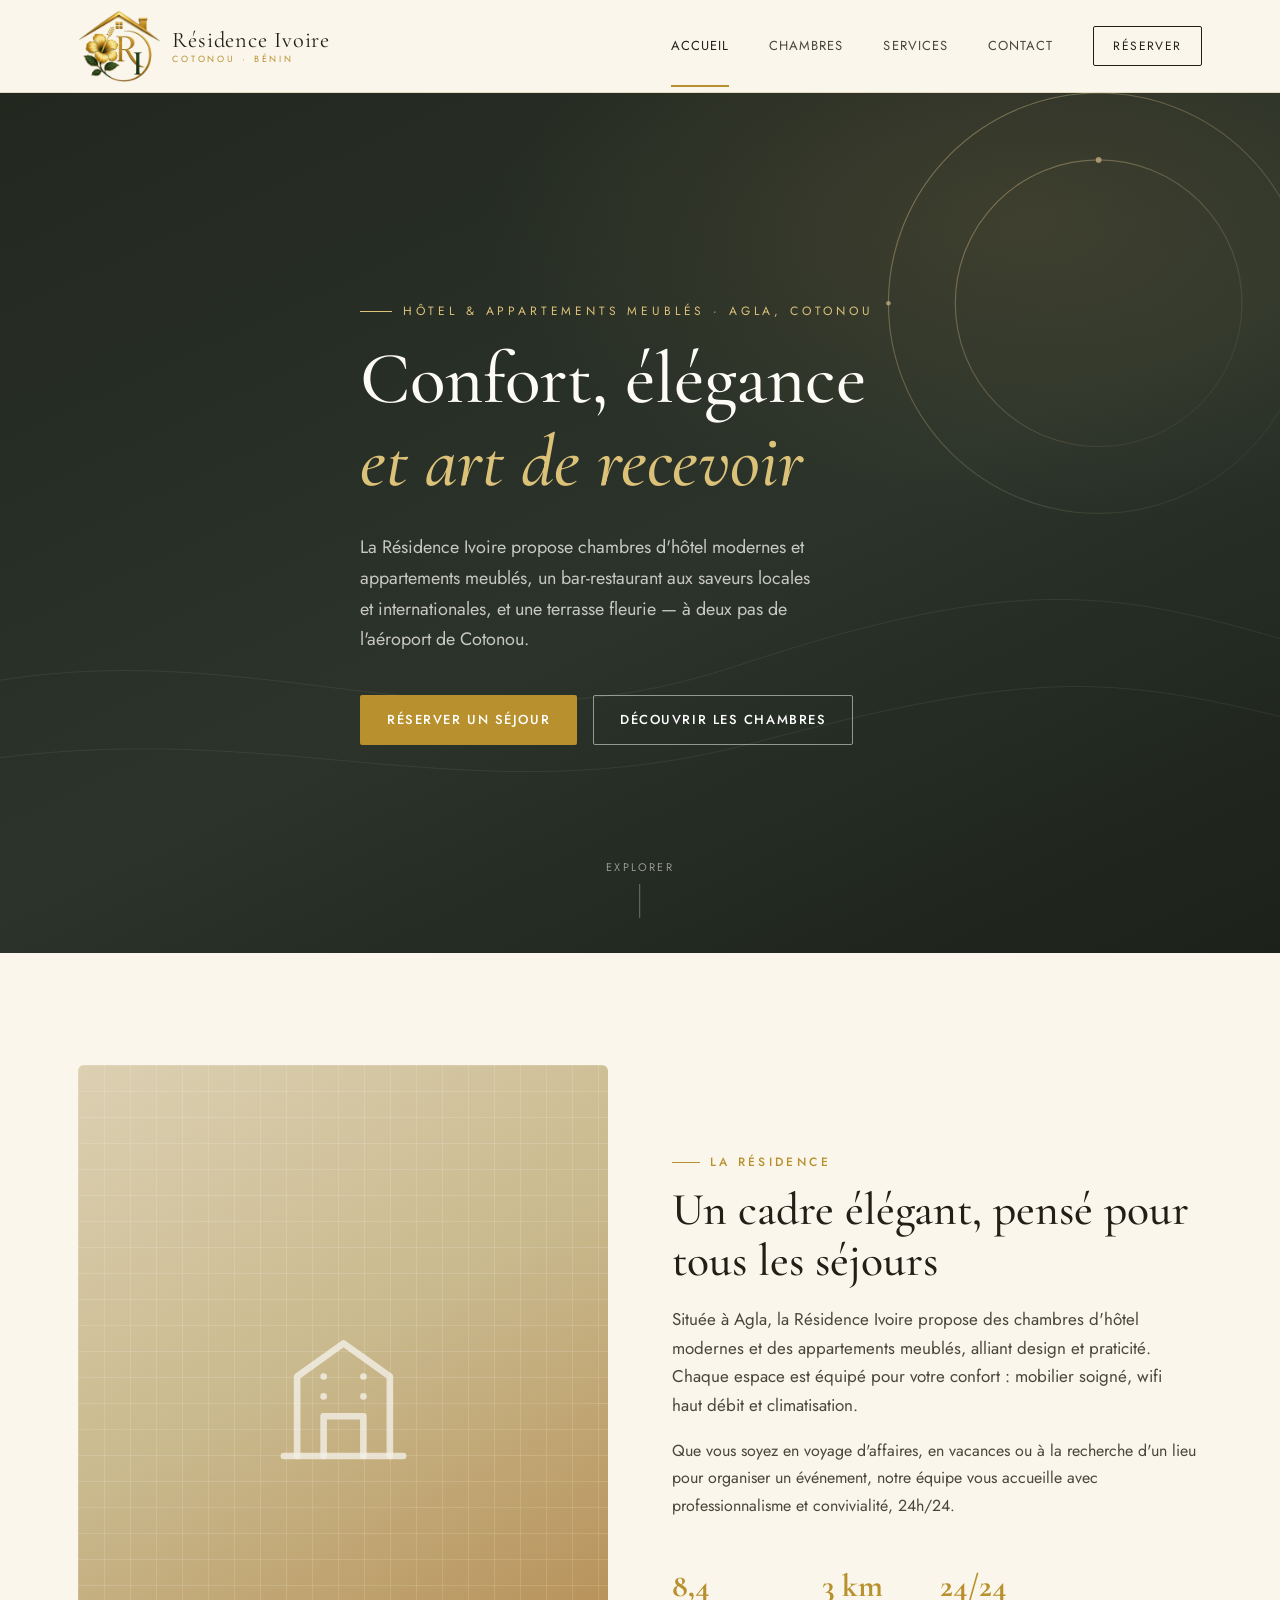
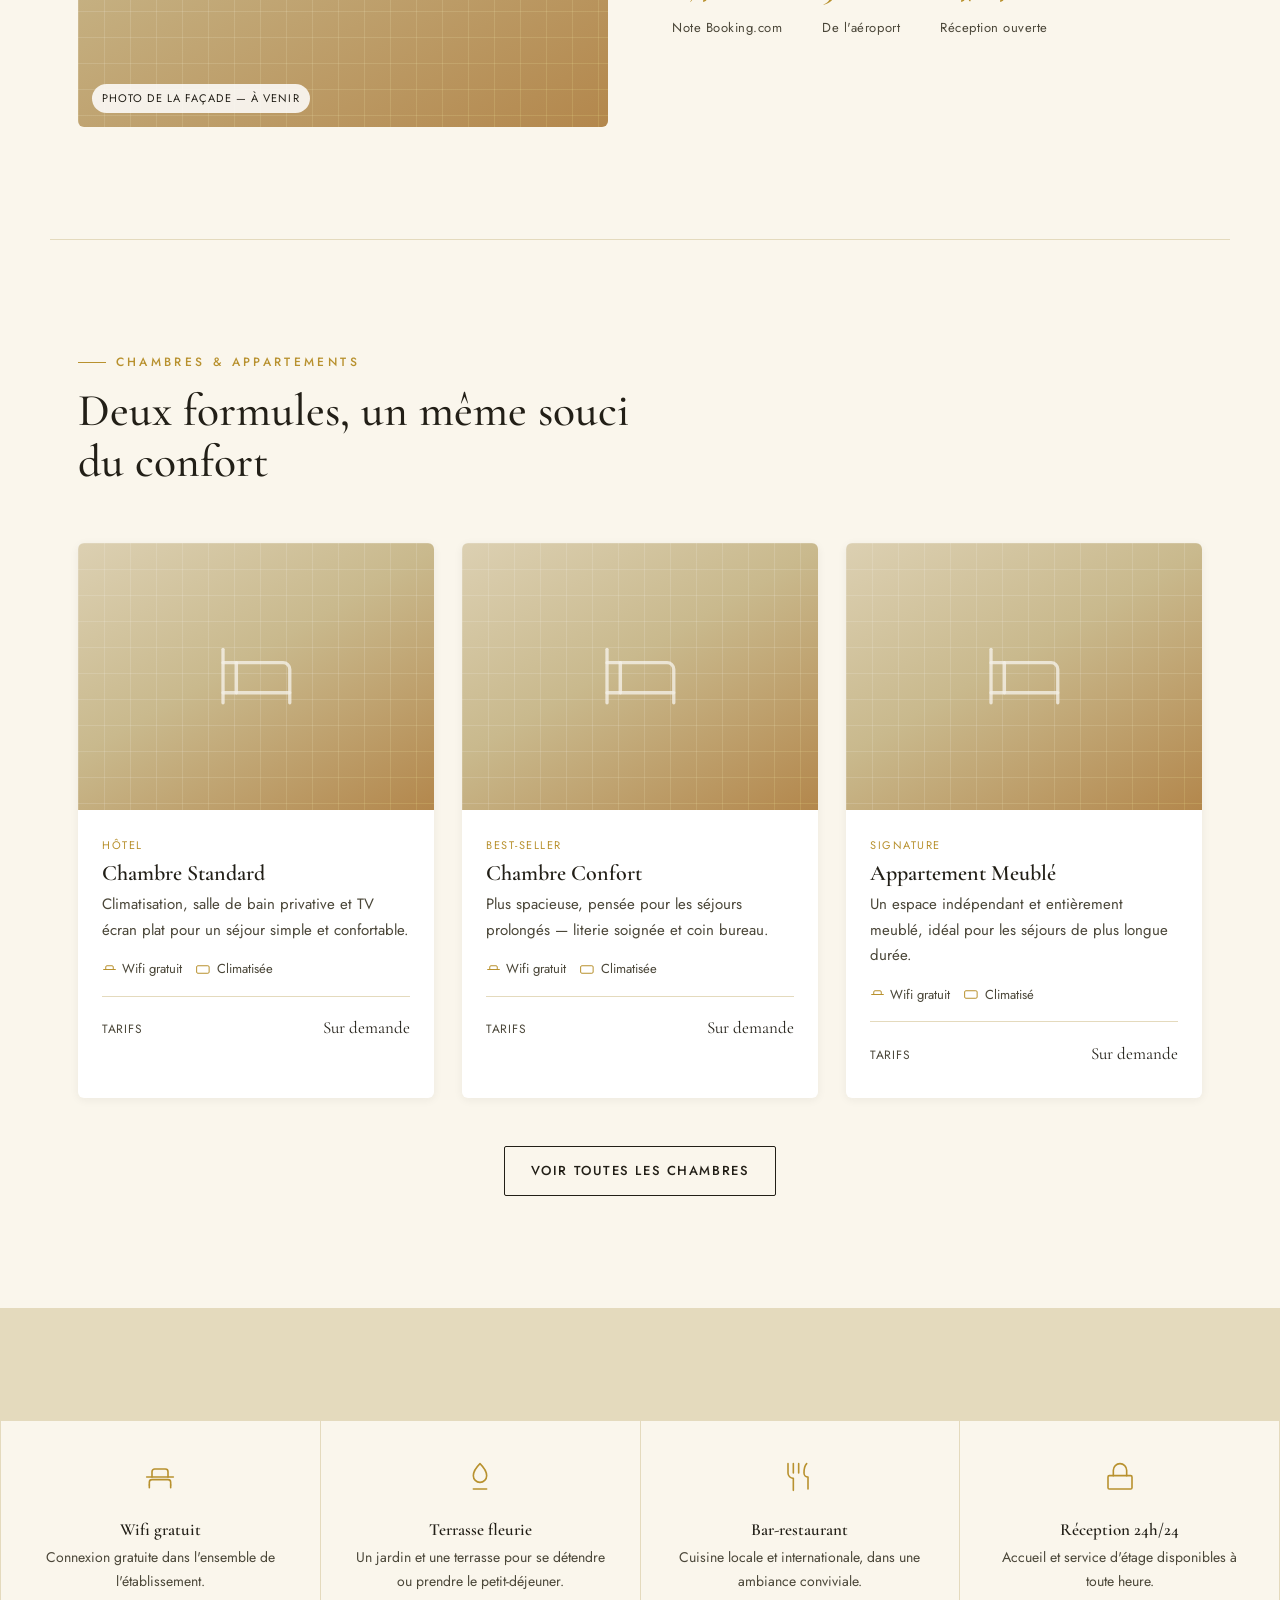
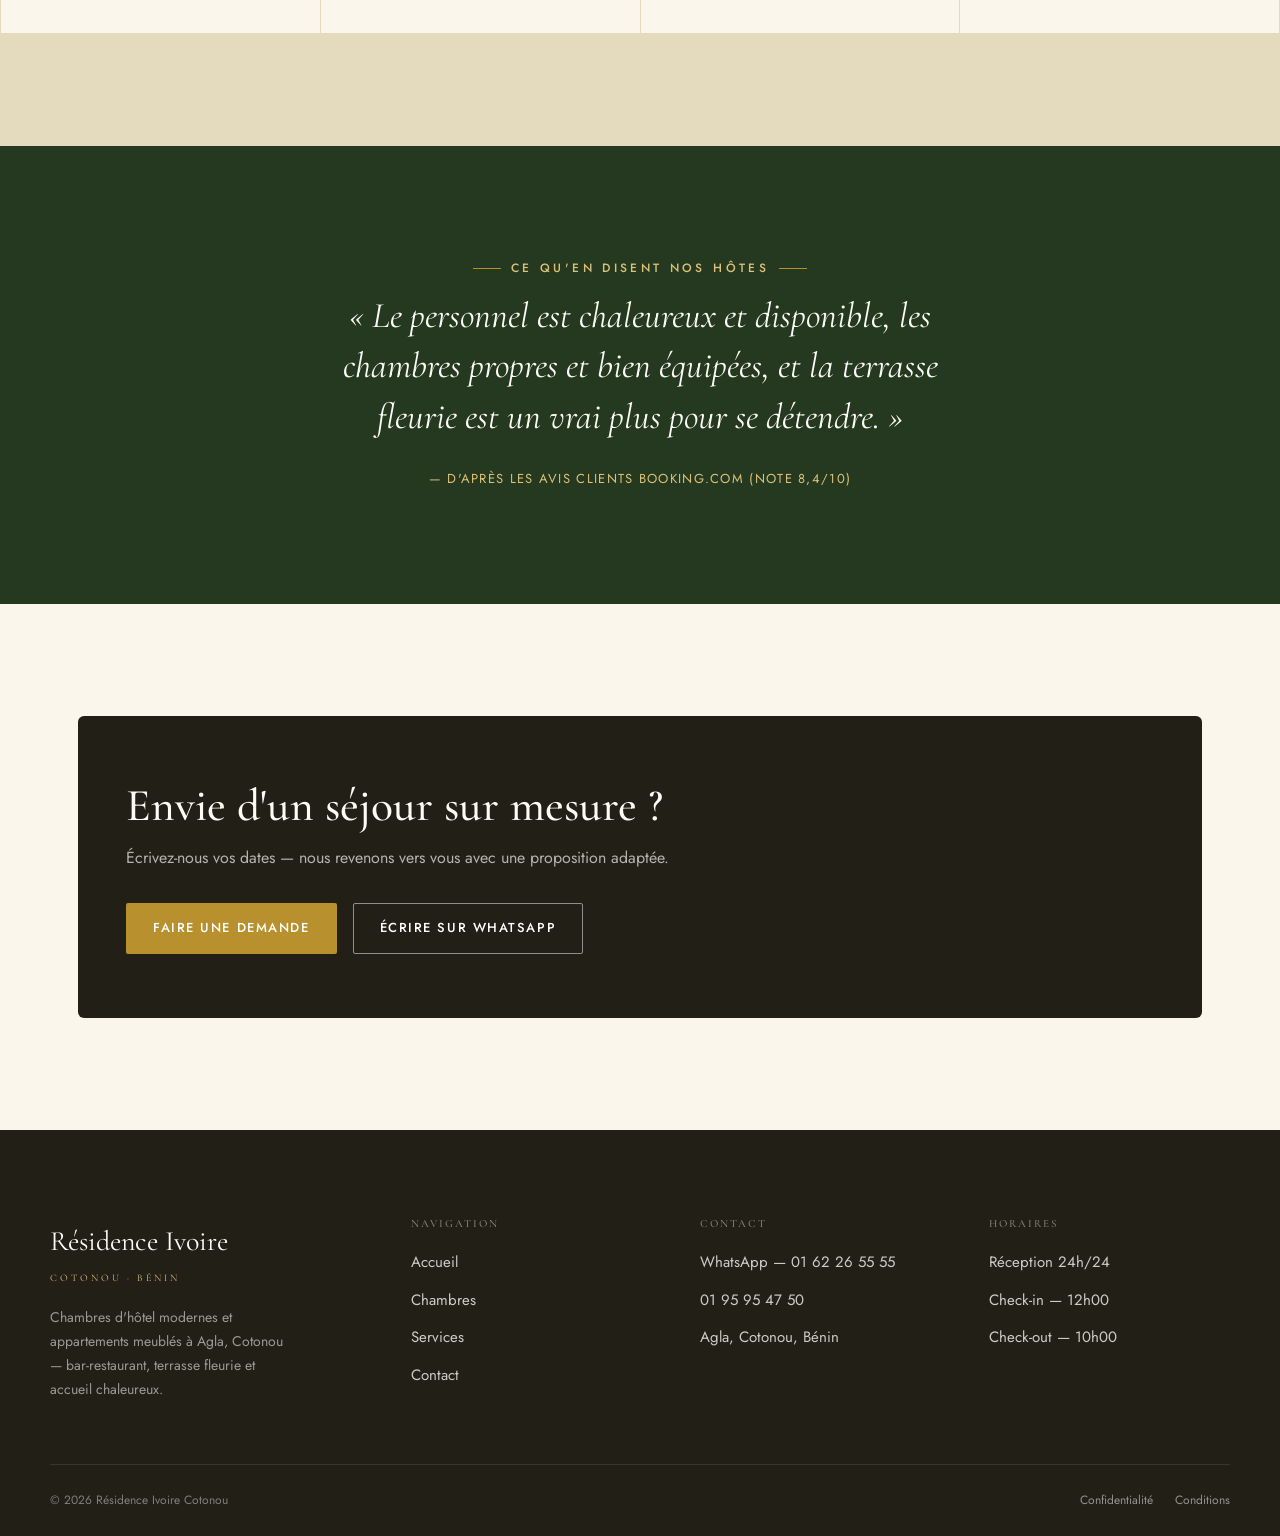
==== index.html @ 65a82da7 "Correction: Résidence Ivoire" ====
<!DOCTYPE html>
<html lang="fr">
<head>
  <meta charset="utf-8">
  <meta name="viewport" content="width=device-width, initial-scale=1.0">
  <link href="assets/img/favicon.png" rel="icon" type="image/png">
  <meta name="description" content="Résidence Ivoire Cotonou — chambres d'hôtel modernes et appartements meublés à Agla, Cotonou. Bar-restaurant, terrasse fleurie, réception 24h/24.">
  <title>Résidence Ivoire Cotonou — Hôtel &amp; Appartements meublés</title>
  <link rel="preconnect" href="https://fonts.googleapis.com">
  <link rel="preconnect" href="https://fonts.gstatic.com" crossorigin>
  <link href="https://fonts.googleapis.com/css2?family=Cormorant+Garamond:ital,wght@0,400;0,500;0,600;1,500&family=Jost:wght@300;400;500;600&display=swap" rel="stylesheet">
  <link rel="stylesheet" href="css/style.css">
</head>
<body>

  <!-- ===== HEADER ===== -->
  <header class="site-header">
    <div class="wrap bar">
      <a class="brand" href="index.html" aria-label="Résidence Ivoire — Accueil">
        <img class="logo-mark" src="assets/img/logo-ivoire-emblem.png" alt="Résidence Ivoire Cotonou">
        <span class="brand-word">Résidence Ivoire<span class="sub">Cotonou · Bénin</span></span>
      </a>
      <nav class="main-nav" aria-label="Navigation principale">
        <a class="nav-link active" href="index.html">Accueil</a>
        <a class="nav-link" href="chambres.html">Chambres</a>
        <a class="nav-link" href="services.html">Services</a>
        <a class="nav-link" href="contact.html">Contact</a>
        <a class="header-cta" href="contact.html">Réserver</a>
      </nav>
      <button class="burger" id="burger" aria-label="Ouvrir le menu">
        <svg viewBox="0 0 24 24" fill="none" stroke="currentColor" stroke-width="1.4" stroke-linecap="round"><line x1="3" x2="21" y1="7" y2="7"/><line x1="3" x2="21" y1="12" y2="12"/><line x1="3" x2="21" y1="17" y2="17"/></svg>
      </button>
    </div>
  </header>

  <div class="mobile-menu" id="mobile-menu">
    <button class="mobile-menu-close" id="mobile-menu-close" aria-label="Fermer le menu">
      <svg viewBox="0 0 24 24" fill="none" stroke="currentColor" stroke-width="1.4" stroke-linecap="round"><path d="M18 6 6 18"/><path d="m6 6 12 12"/></svg>
    </button>
    <nav aria-label="Menu mobile">
      <a href="index.html">Accueil</a>
      <a href="chambres.html">Chambres</a>
      <a href="services.html">Services</a>
      <a href="contact.html">Contact</a>
    </nav>
    <a class="btn btn-primary" href="contact.html">Réserver</a>
  </div>

  <!-- ===== HERO ===== -->
  <section class="hero">
    <div class="hero-bg" aria-hidden="true">
      <svg class="hero-pattern" viewBox="0 0 1400 900" preserveAspectRatio="xMidYMid slice" xmlns="http://www.w3.org/2000/svg">
        <defs>
          <linearGradient id="goldFade" x1="0" y1="0" x2="1" y2="1">
            <stop offset="0" stop-color="#d9bd8d" stop-opacity="0.5"/>
            <stop offset="1" stop-color="#d9bd8d" stop-opacity="0"/>
          </linearGradient>
        </defs>
        <g stroke="hsla(0,0%,100%,.08)" stroke-width="1" fill="none">
          <path d="M0 620 C 300 560, 500 700, 800 600 S 1200 520, 1400 580" />
          <path d="M0 700 C 320 650, 520 760, 820 680 S 1200 610, 1400 660" />
        </g>
        <g stroke="url(#goldFade)" stroke-width="1.2" fill="none">
          <circle cx="1180" cy="220" r="150"/>
          <circle cx="1180" cy="220" r="220"/>
        </g>
        <g fill="#d9bd8d" opacity=".7">
          <circle cx="1180" cy="70" r="3"/>
          <circle cx="960" cy="220" r="2.4"/>
          <circle cx="1400" cy="300" r="2.4"/>
        </g>
      </svg>
    </div>
    <div class="wrap hero-content">
      <p class="hero-eyebrow">Hôtel &amp; appartements meublés · Agla, Cotonou</p>
      <h1>Confort, élégance <em>et art de recevoir</em></h1>
      <p class="hero-sub">La Résidence Ivoire propose chambres d'hôtel modernes et appartements meublés, un bar-restaurant aux saveurs locales et internationales, et une terrasse fleurie — à deux pas de l'aéroport de Cotonou.</p>
      <div class="hero-actions">
        <a href="contact.html" class="btn btn-gold">Réserver un séjour</a>
        <a href="chambres.html" class="btn btn-outline-light">Découvrir les chambres</a>
      </div>
    </div>
    <div class="hero-scroll"><span>Explorer</span><span class="line"></span></div>
  </section>

  <!-- ===== INTRO ===== -->
  <section class="wrap">
    <div class="intro-grid">
      <div class="reveal">
        <div class="ph-photo intro-visual">
          <svg viewBox="0 0 24 24" fill="none" stroke="currentColor" stroke-width="1" stroke-linecap="round" stroke-linejoin="round"><path d="M3 21h18"/><path d="M5 21V9l7-5 7 5v12"/><path d="M9 21v-6h6v6"/><path d="M9 12h.01M15 12h.01M9 9h.01M15 9h.01"/></svg>
          <span class="ph-label">Photo de la façade — à venir</span>
        </div>
      </div>
      <div class="reveal reveal-d1">
        <p class="eyebrow">La résidence</p>
        <h2>Un cadre élégant, pensé pour tous les séjours</h2>
        <p class="lead">Située à Agla, la Résidence Ivoire propose des chambres d'hôtel modernes et des appartements meublés, alliant design et praticité. Chaque espace est équipé pour votre confort : mobilier soigné, wifi haut débit et climatisation.</p>
        <p>Que vous soyez en voyage d'affaires, en vacances ou à la recherche d'un lieu pour organiser un événement, notre équipe vous accueille avec professionnalisme et convivialité, 24h/24.</p>
        <div class="intro-figures">
          <div><strong>8,4</strong><span>Note Booking.com</span></div>
          <div><strong>3 km</strong><span>De l'aéroport</span></div>
          <div><strong>24/24</strong><span>Réception ouverte</span></div>
        </div>
      </div>
    </div>
  </section>

  <div class="hairline wrap"></div>

  <!-- ===== CHAMBRES (aperçu) ===== -->
  <section class="wrap">
    <div class="section-head reveal">
      <p class="eyebrow">Chambres &amp; appartements</p>
      <h2>Deux formules, un même souci du confort</h2>
    </div>
    <div class="rooms-grid">
      <div class="room-card reveal">
        <div class="ph-photo">
          <svg viewBox="0 0 24 24" fill="none" stroke="currentColor" stroke-width="1" stroke-linecap="round" stroke-linejoin="round"><path d="M2 4v16"/><path d="M2 8h18a2 2 0 0 1 2 2v10"/><path d="M2 17h20"/><path d="M6 8v9"/></svg>
        </div>
        <div class="room-card-body">
          <span class="tag">Hôtel</span>
          <h3>Chambre Standard</h3>
          <p>Climatisation, salle de bain privative et TV écran plat pour un séjour simple et confortable.</p>
          <div class="room-meta">
            <span><svg viewBox="0 0 24 24" fill="none" stroke="currentColor" stroke-width="1.6"><path d="M2 12h20"/><path d="M6 12V8a2 2 0 0 1 2-2h8a2 2 0 0 1 2 2v4"/></svg>Wifi gratuit</span>
            <span><svg viewBox="0 0 24 24" fill="none" stroke="currentColor" stroke-width="1.6"><rect x="1" y="6" width="20" height="12" rx="2"/></svg>Climatisée</span>
          </div>
          <div class="room-price">
            <span class="from">Tarifs</span>
            <span class="amount" style="font-size:1.0625rem;">Sur demande</span>
          </div>
        </div>
      </div>
      <div class="room-card reveal reveal-d1">
        <div class="ph-photo">
          <svg viewBox="0 0 24 24" fill="none" stroke="currentColor" stroke-width="1" stroke-linecap="round" stroke-linejoin="round"><path d="M2 4v16"/><path d="M2 8h18a2 2 0 0 1 2 2v10"/><path d="M2 17h20"/><path d="M6 8v9"/></svg>
        </div>
        <div class="room-card-body">
          <span class="tag">Best-seller</span>
          <h3>Chambre Confort</h3>
          <p>Plus spacieuse, pensée pour les séjours prolongés — literie soignée et coin bureau.</p>
          <div class="room-meta">
            <span><svg viewBox="0 0 24 24" fill="none" stroke="currentColor" stroke-width="1.6"><path d="M2 12h20"/><path d="M6 12V8a2 2 0 0 1 2-2h8a2 2 0 0 1 2 2v4"/></svg>Wifi gratuit</span>
            <span><svg viewBox="0 0 24 24" fill="none" stroke="currentColor" stroke-width="1.6"><rect x="1" y="6" width="20" height="12" rx="2"/></svg>Climatisée</span>
          </div>
          <div class="room-price">
            <span class="from">Tarifs</span>
            <span class="amount" style="font-size:1.0625rem;">Sur demande</span>
          </div>
        </div>
      </div>
      <div class="room-card reveal reveal-d2">
        <div class="ph-photo">
          <svg viewBox="0 0 24 24" fill="none" stroke="currentColor" stroke-width="1" stroke-linecap="round" stroke-linejoin="round"><path d="M2 4v16"/><path d="M2 8h18a2 2 0 0 1 2 2v10"/><path d="M2 17h20"/><path d="M6 8v9"/></svg>
        </div>
        <div class="room-card-body">
          <span class="tag">Signature</span>
          <h3>Appartement Meublé</h3>
          <p>Un espace indépendant et entièrement meublé, idéal pour les séjours de plus longue durée.</p>
          <div class="room-meta">
            <span><svg viewBox="0 0 24 24" fill="none" stroke="currentColor" stroke-width="1.6"><path d="M2 12h20"/><path d="M6 12V8a2 2 0 0 1 2-2h8a2 2 0 0 1 2 2v4"/></svg>Wifi gratuit</span>
            <span><svg viewBox="0 0 24 24" fill="none" stroke="currentColor" stroke-width="1.6"><rect x="1" y="6" width="20" height="12" rx="2"/></svg>Climatisé</span>
          </div>
          <div class="room-price">
            <span class="from">Tarifs</span>
            <span class="amount" style="font-size:1.0625rem;">Sur demande</span>
          </div>
        </div>
      </div>
    </div>
    <div class="section-foot-center reveal">
      <a href="chambres.html" class="btn btn-ghost">Voir toutes les chambres</a>
    </div>
  </section>

  <!-- ===== AMENITIES ===== -->
  <section class="amenities-grid">
    <div class="amenity-card reveal">
      <svg viewBox="0 0 24 24" fill="none" stroke="currentColor" stroke-width="1.2" stroke-linecap="round" stroke-linejoin="round"><path d="M2 12h20"/><path d="M6 12V8a2 2 0 0 1 2-2h8a2 2 0 0 1 2 2v4"/><path d="M4 18v-2a2 2 0 0 1 2-2h12a2 2 0 0 1 2 2v2"/><path d="M4 18v2M20 18v2"/></svg>
      <h3>Wifi gratuit</h3>
      <p>Connexion gratuite dans l'ensemble de l'établissement.</p>
    </div>
    <div class="amenity-card reveal reveal-d1">
      <svg viewBox="0 0 24 24" fill="none" stroke="currentColor" stroke-width="1.2" stroke-linecap="round" stroke-linejoin="round"><path d="M12 2c-3 3-5 6-5 9a5 5 0 0 0 10 0c0-3-2-6-5-9Z"/><path d="M7 21h10"/></svg>
      <h3>Terrasse fleurie</h3>
      <p>Un jardin et une terrasse pour se détendre ou prendre le petit-déjeuner.</p>
    </div>
    <div class="amenity-card reveal reveal-d2">
      <svg viewBox="0 0 24 24" fill="none" stroke="currentColor" stroke-width="1.2" stroke-linecap="round" stroke-linejoin="round"><path d="M3 2v7a4 4 0 0 0 4 4v9"/><path d="M7 2v7"/><path d="M11 2v7"/><path d="M17 2c-2 2-2 5-2 7a3 3 0 0 0 3 3v9"/></svg>
      <h3>Bar-restaurant</h3>
      <p>Cuisine locale et internationale, dans une ambiance conviviale.</p>
    </div>
    <div class="amenity-card reveal reveal-d3">
      <svg viewBox="0 0 24 24" fill="none" stroke="currentColor" stroke-width="1.2" stroke-linecap="round" stroke-linejoin="round"><rect x="3" y="11" width="18" height="10" rx="1"/><path d="M7 11V7a5 5 0 0 1 10 0v4"/></svg>
      <h3>Réception 24h/24</h3>
      <p>Accueil et service d'étage disponibles à toute heure.</p>
    </div>
  </section>

  <!-- ===== QUOTE ===== -->
  <section class="quote-section">
    <div class="wrap reveal">
      <p class="eyebrow center" style="color:var(--gold-soft); justify-content:center;">Ce qu'en disent nos hôtes</p>
      <blockquote>« Le personnel est chaleureux et disponible, les chambres propres et bien équipées, et la terrasse fleurie est un vrai plus pour se détendre. »</blockquote>
      <cite>— D'après les avis clients Booking.com (note 8,4/10)</cite>
    </div>
  </section>

  <!-- ===== CTA ===== -->
  <section class="wrap">
    <div class="cta-banner reveal">
      <div>
        <h2>Envie d'un séjour sur mesure ?</h2>
        <p>Écrivez-nous vos dates — nous revenons vers vous avec une proposition adaptée.</p>
      </div>
      <div class="cta-actions">
        <a href="contact.html" class="btn btn-gold">Faire une demande</a>
        <a href="https://wa.me/2290162265555" target="_blank" rel="noopener" class="btn btn-outline-light">Écrire sur WhatsApp</a>
      </div>
    </div>
  </section>

  <!-- ===== FOOTER ===== -->
  <footer class="site-footer">
    <div class="wrap footer-main">
      <div class="footer-cols">
        <div>
          <p class="footer-brand-word">Résidence Ivoire<span class="sub">Cotonou · Bénin</span></p>
          <p class="footer-desc">Chambres d'hôtel modernes et appartements meublés à Agla, Cotonou — bar-restaurant, terrasse fleurie et accueil chaleureux.</p>
        </div>
        <div class="footer-col">
          <h4>Navigation</h4>
          <nav aria-label="Navigation pied de page">
            <a href="index.html">Accueil</a>
            <a href="chambres.html">Chambres</a>
            <a href="services.html">Services</a>
            <a href="contact.html">Contact</a>
          </nav>
        </div>
        <div class="footer-col">
          <h4>Contact</h4>
          <a href="https://wa.me/2290162265555" target="_blank" rel="noopener">WhatsApp — 01 62 26 55 55</a>
          <a href="tel:+2290195954750">01 95 95 47 50</a>
          <span>Agla, Cotonou, Bénin</span>
        </div>
        <div class="footer-col">
          <h4>Horaires</h4>
          <span>Réception 24h/24</span>
          <span>Check-in — 12h00</span>
          <span>Check-out — 10h00</span>
        </div>
      </div>
    </div>
    <div class="wrap footer-bottom">
      <div class="footer-bottom-inner">
        <span class="copyright">© <span data-year>2026</span> Résidence Ivoire Cotonou</span>
        <div class="legal-links">
          <a href="confidentialite.html">Confidentialité</a>
          <a href="conditions.html">Conditions</a>
        </div>
      </div>
    </div>
  </footer>

  <script src="js/main.js"></script>
</body>
</html>
---- css/style.css ----
/* ============================================================
   HÔTEL SOLANE — proposition de site vitrine (contenu provisoire)
   Cormorant Garamond (display) / Jost (texte) / accent doré
   ============================================================ */

:root {
  --ink: #221f17;
  --ink-soft: #4a4638;
  --cream: #faf6ec;
  --cream-2: #f3ecda;
  --sand: #e8dfc4;
  --gold: #b8912e;
  --gold-soft: #dcc179;
  --green: #24391f;
  --green-soft: #3a5233;
  --border: #e4dabd;
  --white: #ffffff;

  --font-display: "Cormorant Garamond", "Times New Roman", serif;
  --font-body: "Jost", "Helvetica Neue", sans-serif;

  --radius: 6px;
  --radius-lg: 2px;
  --shadow-sm: 0 2px 10px rgba(33, 31, 26, .06);
  --shadow-md: 0 16px 40px rgba(33, 31, 26, .12);
}

* { box-sizing: border-box; }
html { scroll-behavior: smooth; }
@media (prefers-reduced-motion: reduce) {
  html { scroll-behavior: auto; }
  *, *::before, *::after { animation-duration: .01ms !important; transition-duration: .01ms !important; }
}

body {
  margin: 0;
  background: var(--cream);
  color: var(--ink);
  font-family: var(--font-body);
  font-size: 16px;
  line-height: 1.7;
  -webkit-font-smoothing: antialiased;
}

h1, h2, h3, h4 {
  font-family: var(--font-display);
  font-weight: 500;
  line-height: 1.12;
  margin: 0 0 .4em;
  color: var(--ink);
}
h1 { font-size: clamp(2.6rem, 6vw, 4.6rem); font-weight: 500; }
h2 { font-size: clamp(2rem, 3.6vw, 2.85rem); }
h3 { font-size: 1.375rem; font-weight: 600; }
p { margin: 0 0 1em; color: var(--ink-soft); }
a { color: inherit; text-decoration: none; }
ul { margin: 0; padding: 0; list-style: none; }
img { max-width: 100%; display: block; }
button { font-family: inherit; cursor: pointer; }

::selection { background: var(--gold-soft); color: var(--ink); }
:focus-visible { outline: 2px solid var(--gold); outline-offset: 3px; }

.wrap { max-width: 1180px; margin-inline: auto; padding-inline: 28px; }

/* ---------- Placeholder banner ---------- */
.draft-banner {
  background: var(--ink);
  color: var(--cream);
  font-family: var(--font-body);
  font-size: .8125rem;
  letter-spacing: .02em;
  text-align: center;
  padding: .65em 1em;
}
.draft-banner strong { color: var(--gold-soft); }

/* ---------- Eyebrow ---------- */
.eyebrow {
  font-family: var(--font-body);
  font-size: .75rem;
  font-weight: 500;
  letter-spacing: .28em;
  text-transform: uppercase;
  color: var(--gold);
  margin: 0 0 1em;
  display: flex; align-items: center; gap: .8em;
}
.eyebrow::before, .eyebrow.center::after {
  content: ""; width: 28px; height: 1px; background: var(--gold);
}
.eyebrow.center { justify-content: center; }
.eyebrow.center::after { display: inline-block; }

.lead { font-size: 1.0625rem; color: var(--ink-soft); max-width: 52ch; }

/* ---------- Buttons ---------- */
.btn {
  display: inline-flex; align-items: center; gap: .6em;
  font-family: var(--font-body); font-size: .8125rem; font-weight: 500;
  letter-spacing: .12em; text-transform: uppercase;
  padding: 1em 2em;
  border: 1px solid transparent;
  border-radius: var(--radius-lg);
  transition: background .25s ease, color .25s ease, border-color .25s ease, transform .2s ease;
}
.btn:hover { transform: translateY(-1px); }
.btn-primary { background: var(--ink); color: var(--cream); }
.btn-primary:hover { background: var(--green); }
.btn-ghost { border-color: var(--ink); color: var(--ink); }
.btn-ghost:hover { background: var(--ink); color: var(--cream); }
.btn-gold { background: var(--gold); color: var(--white); }
.btn-gold:hover { background: #9c723d; }
.btn-outline-light { border-color: hsla(0,0%,100%,.5); color: #fff; }
.btn-outline-light:hover { background: #fff; color: var(--ink); }

/* ============================================================
   HEADER
   ============================================================ */
header.site-header {
  position: sticky; top: 0; z-index: 50;
  background: var(--cream);
  border-bottom: 1px solid var(--border);
}
header .bar {
  display: flex; align-items: center; justify-content: space-between;
  height: 92px;
}
.brand { display: flex; align-items: center; gap: .7em; }
.brand svg { height: 34px; width: auto; color: var(--ink); }
.brand img.logo-mark { height: 72px; width: auto; }
.brand-word {
  font-family: var(--font-display); font-size: 1.4rem; letter-spacing: .04em;
  line-height: 1;
}
.brand-word .sub {
  display: block; font-family: var(--font-body); font-size: .5625rem;
  letter-spacing: .32em; text-transform: uppercase; color: var(--gold);
  margin-top: .35em;
}
.main-nav { display: flex; align-items: center; gap: 2.5rem; }
.nav-link {
  font-size: .8125rem; letter-spacing: .08em; text-transform: uppercase;
  color: var(--ink-soft); position: relative;
  transition: color .2s ease;
}
.nav-link:hover, .nav-link.active { color: var(--ink); }
.nav-link.active::after {
  content: ""; position: absolute; left: 0; right: 0; bottom: -30px;
  height: 2px; background: var(--gold);
}
.header-cta {
  border: 1px solid var(--ink); color: var(--ink);
  padding: .75em 1.6em; border-radius: var(--radius-lg);
  font-size: .75rem; letter-spacing: .12em; text-transform: uppercase;
  transition: background .2s ease, color .2s ease;
}
.header-cta:hover { background: var(--ink); color: var(--cream); }

.burger { display: none; background: none; border: none; padding: 0; width: 32px; height: 32px; }
.burger svg { width: 100%; height: 100%; }

@media (max-width: 900px) {
  .main-nav { display: none; }
  .burger { display: block; }
  header .bar { height: 80px; }
}

.mobile-menu {
  position: fixed; inset: 0; z-index: 60;
  background: var(--cream);
  display: none;
  flex-direction: column;
  padding: 100px 32px 40px;
}
.mobile-menu.open { display: flex; }
.mobile-menu-close {
  position: absolute; top: 28px; right: 28px;
  background: none; border: none; width: 28px; height: 28px;
}
.mobile-menu nav { display: flex; flex-direction: column; }
.mobile-menu nav a {
  font-family: var(--font-display); font-size: 2rem;
  padding: .5em 0; border-bottom: 1px solid var(--border);
}
.mobile-menu .btn { margin-top: 2rem; align-self: flex-start; }

/* ============================================================
   HERO
   ============================================================ */
.hero {
  position: relative; min-height: 92vh; display: flex; align-items: center;
  overflow: hidden;
}
.hero-bg {
  position: absolute; inset: 0;
  background:
    radial-gradient(ellipse 900px 500px at 80% 15%, hsla(38,45%,55%,.14), transparent 60%),
    linear-gradient(155deg, #23281f 0%, #2b332a 55%, #1c211a 100%);
}
.hero-pattern { position: absolute; inset: 0; width: 100%; height: 100%; opacity: .95; }
.hero-content { position: relative; z-index: 2; padding-block: 6rem; }
.hero-eyebrow {
  font-size: .75rem; letter-spacing: .32em; text-transform: uppercase;
  color: var(--gold-soft); margin-bottom: 1.4em;
  display: flex; align-items: center; gap: .9em;
}
.hero-eyebrow::before { content: ""; width: 32px; height: 1px; background: var(--gold-soft); }
.hero h1 { color: #fdfbf6; max-width: 16ch; }
.hero h1 em { font-style: italic; color: var(--gold-soft); }
.hero-sub {
  color: hsla(42, 30%, 94%, .78); font-size: 1.125rem; max-width: 42ch;
  margin-top: 1.2rem;
}
.hero-actions { display: flex; gap: 1rem; flex-wrap: wrap; margin-top: 2.5rem; }
.hero-scroll {
  position: absolute; bottom: 2.2rem; left: 50%; transform: translateX(-50%);
  z-index: 2; display: flex; flex-direction: column; align-items: center; gap: .6em;
  color: hsla(42, 30%, 94%, .55); font-size: .6875rem; letter-spacing: .2em; text-transform: uppercase;
}
.hero-scroll .line { width: 1px; height: 34px; background: hsla(42, 30%, 94%, .35); animation: scrollLine 2.2s ease infinite; }
@keyframes scrollLine { 0% { transform: scaleY(0); transform-origin: top; } 50% { transform: scaleY(1); transform-origin: top; } 51% { transform-origin: bottom; } 100% { transform: scaleY(0); transform-origin: bottom; } }

@media (max-width: 720px) {
  .hero { min-height: 88vh; }
}

/* ---------- Reveal ---------- */
.reveal { opacity: 0; transform: translateY(22px); transition: opacity .7s ease, transform .7s ease; }
.reveal.visible { opacity: 1; transform: none; }
.reveal-d1 { transition-delay: .08s; }
.reveal-d2 { transition-delay: .16s; }
.reveal-d3 { transition-delay: .24s; }
.reveal-d4 { transition-delay: .32s; }

/* ============================================================
   SECTIONS
   ============================================================ */
section { padding: 7rem 0; }
.section-head { max-width: 60ch; margin-bottom: 3.5rem; }
.section-head.center { margin-inline: auto; text-align: center; }
.section-foot-center { text-align: center; margin-top: 3rem; }

.hairline { border-top: 1px solid var(--border); }

/* ---------- Intro (accueil) ---------- */
.intro-grid {
  display: grid; grid-template-columns: 1fr 1fr; gap: 4rem; align-items: center;
}
.intro-visual {
  aspect-ratio: 4/5; border-radius: var(--radius);
  overflow: hidden; position: relative;
}
.intro-figures {
  display: flex; gap: 2.5rem; margin-top: 2.5rem;
}
.intro-figures div strong {
  display: block; font-family: var(--font-display); font-size: 2rem; color: var(--gold);
}
.intro-figures div span { font-size: .8125rem; color: var(--ink-soft); letter-spacing: .04em; }

@media (max-width: 860px) {
  .intro-grid { grid-template-columns: 1fr; gap: 2.5rem; }
}

/* ---------- Placeholder photo blocks ---------- */
.ph-photo {
  position: relative; border-radius: var(--radius); overflow: hidden;
  background: linear-gradient(150deg, #dcd0b2, #c9b98d 45%, #b3874c);
  display: flex; align-items: center; justify-content: center;
  color: hsla(30, 40%, 98%, .8);
}
.ph-photo::before {
  content: ""; position: absolute; inset: 0;
  background-image:
    linear-gradient(hsla(0,0%,100%,.14) 1px, transparent 1px),
    linear-gradient(90deg, hsla(0,0%,100%,.14) 1px, transparent 1px);
  background-size: 26px 26px;
  mix-blend-mode: overlay;
}
.ph-photo svg { position: relative; width: 30%; height: 30%; opacity: .85; }
.ph-label {
  position: absolute; bottom: 14px; left: 14px;
  font-size: .6875rem; letter-spacing: .1em; text-transform: uppercase;
  background: hsla(0,0%,100%,.85); color: var(--ink);
  padding: .5em .9em; border-radius: 999px;
}

/* ---------- Chambres grid (accueil preview + page dédiée) ---------- */
.rooms-grid { display: grid; grid-template-columns: repeat(3, 1fr); gap: 1.75rem; }
.room-card {
  background: var(--white); border-radius: var(--radius);
  overflow: hidden; box-shadow: var(--shadow-sm);
  transition: box-shadow .25s ease, transform .25s ease;
}
.room-card:hover { box-shadow: var(--shadow-md); transform: translateY(-3px); }
.room-card .ph-photo { aspect-ratio: 4/3; border-radius: 0; }
.room-card-body { padding: 1.6rem 1.5rem 1.8rem; }
.room-card-body .tag {
  font-size: .6875rem; letter-spacing: .14em; text-transform: uppercase; color: var(--gold);
  margin-bottom: .6em; display: block;
}
.room-card-body h3 { margin-bottom: .3em; }
.room-card-body p { font-size: .9375rem; margin-bottom: 1em; }
.room-meta { display: flex; gap: 1.1em; font-size: .8125rem; color: var(--ink-soft); margin-bottom: 1.2em; }
.room-meta span { display: flex; align-items: center; gap: .4em; }
.room-meta svg { width: 15px; height: 15px; color: var(--gold); }
.room-price { display: flex; align-items: baseline; justify-content: space-between; border-top: 1px solid var(--border); padding-top: 1.1em; }
.room-price .from { font-size: .75rem; color: var(--ink-soft); text-transform: uppercase; letter-spacing: .06em; }
.room-price .amount { font-family: var(--font-display); font-size: 1.5rem; color: var(--ink); }
.room-price .amount span { font-family: var(--font-body); font-size: .75rem; color: var(--ink-soft); }

@media (max-width: 960px) {
  .rooms-grid { grid-template-columns: 1fr 1fr; }
}
@media (max-width: 640px) {
  .rooms-grid { grid-template-columns: 1fr; }
}

/* ---------- Amenities ---------- */
.amenities-grid {
  display: grid; grid-template-columns: repeat(4, 1fr); gap: 1px;
  background: var(--border); border: 1px solid var(--border);
}
.amenity-card {
  background: var(--cream); padding: 2.5rem 2rem; text-align: center;
}
.amenity-card svg { width: 32px; height: 32px; color: var(--gold); margin-bottom: 1.2rem; }
.amenity-card h3 { font-size: 1.0625rem; margin-bottom: .4em; }
.amenity-card p { font-size: .875rem; margin-bottom: 0; }

@media (max-width: 900px) {
  .amenities-grid { grid-template-columns: 1fr 1fr; }
}
@media (max-width: 560px) {
  .amenities-grid { grid-template-columns: 1fr; }
}

/* ---------- Quote / testimonial ---------- */
.quote-section {
  background: var(--green); color: var(--cream);
  text-align: center;
}
.quote-section blockquote {
  font-family: var(--font-display); font-style: italic; font-size: clamp(1.5rem, 3vw, 2.25rem);
  max-width: 42ch; margin: 0 auto 1.4rem; line-height: 1.4; color: #fdfbf6;
}
.quote-section cite {
  font-style: normal; font-size: .8125rem; letter-spacing: .1em; text-transform: uppercase;
  color: var(--gold-soft);
}

/* ---------- CTA banner ---------- */
.cta-banner {
  background: var(--ink); color: var(--cream);
  border-radius: var(--radius); padding: 4rem 3rem;
  display: flex; align-items: center; justify-content: space-between; gap: 2rem;
  flex-wrap: wrap;
}
.cta-banner h2 { color: #fdfbf6; margin-bottom: .3em; }
.cta-banner p { color: hsla(42, 30%, 94%, .7); margin-bottom: 0; }
.cta-actions { display: flex; gap: 1rem; flex-wrap: wrap; }

@media (max-width: 720px) {
  .cta-banner { padding: 2.75rem 1.75rem; flex-direction: column; align-items: flex-start; }
}

/* ---------- Page hero (sous-pages) ---------- */
.page-hero {
  background: var(--cream-2);
  padding: 7.5rem 0 4.5rem;
  border-bottom: 1px solid var(--border);
}
.page-hero .lead { margin-top: .6rem; }

/* ---------- Page chambres : détail alterné ---------- */
.room-detail {
  display: grid; grid-template-columns: 1fr 1fr; gap: 4rem; align-items: center;
}
.room-detail:not(:last-child) { margin-bottom: 6rem; }
.room-detail.reverse .room-detail-visual { order: 2; }
.room-detail.reverse .room-detail-text { order: 1; }
.room-detail-visual .ph-photo { aspect-ratio: 5/4; }
.room-detail-text .tag { color: var(--gold); font-size: .75rem; letter-spacing: .14em; text-transform: uppercase; display: block; margin-bottom: .8em; }
.room-amenity-list { display: grid; grid-template-columns: 1fr 1fr; gap: .7em 1.5em; margin: 1.6rem 0 2rem; }
.room-amenity-list li { font-size: .9375rem; color: var(--ink-soft); padding-left: 1.3em; position: relative; }
.room-amenity-list li::before {
  content: ""; position: absolute; left: 0; top: .6em; width: 5px; height: 5px; border-radius: 50%; background: var(--gold);
}

@media (max-width: 860px) {
  .room-detail, .room-detail.reverse { grid-template-columns: 1fr; gap: 2rem; }
  .room-detail.reverse .room-detail-visual, .room-detail.reverse .room-detail-text { order: unset; }
  .room-detail:not(:last-child) { margin-bottom: 3.5rem; }
}

/* ---------- Services page: expériences list ---------- */
.experience-list { display: flex; flex-direction: column; }
.experience-row {
  display: grid; grid-template-columns: 90px 1fr 1fr; gap: 2rem; align-items: center;
  padding: 2.75rem 0; border-bottom: 1px solid var(--border);
}
.experience-row:first-child { border-top: 1px solid var(--border); }
.experience-num { font-family: var(--font-display); font-size: 1.375rem; color: var(--gold-soft); }
.experience-row h3 { margin-bottom: .4em; }
.experience-row p { font-size: .9375rem; margin-bottom: 0; }

@media (max-width: 760px) {
  .experience-row { grid-template-columns: 1fr; gap: .6rem; }
  .experience-num { font-size: 1.125rem; }
}

/* ---------- Contact page ---------- */
.contact-grid { display: grid; grid-template-columns: 1fr 1fr; gap: 4rem; align-items: start; }
.contact-info-list { display: flex; flex-direction: column; gap: 1.6rem; margin-top: 2rem; }
.contact-info-list .row { display: flex; gap: 1em; align-items: flex-start; }
.contact-info-list svg { width: 20px; height: 20px; color: var(--gold); flex-shrink: 0; margin-top: .2em; }
.contact-info-list .k { font-size: .75rem; text-transform: uppercase; letter-spacing: .08em; color: var(--ink-soft); margin-bottom: .2em; }
.contact-info-list .v { font-family: var(--font-display); font-size: 1.1875rem; }
.contact-info-list .v a:hover { color: var(--gold); }

.form-card {
  background: var(--white); border: 1px solid var(--border); border-radius: var(--radius);
  padding: 2.5rem;
}
.form-fields { display: flex; flex-direction: column; gap: 1.3rem; }
.field-row { display: grid; grid-template-columns: 1fr 1fr; gap: 1.3rem; }
.form-field label {
  display: block; font-size: .75rem; letter-spacing: .08em; text-transform: uppercase;
  color: var(--ink-soft); margin-bottom: .6em;
}
.form-field input, .form-field select, .form-field textarea {
  width: 100%; border: 1px solid var(--border); border-radius: var(--radius-lg);
  padding: .85em 1em; font-family: var(--font-body); font-size: .9375rem;
  background: var(--cream); color: var(--ink);
  transition: border-color .2s ease;
}
.form-field input:focus, .form-field select:focus, .form-field textarea:focus {
  outline: none; border-color: var(--gold);
}
.form-field textarea { min-height: 120px; resize: vertical; }
.submit-btn {
  width: 100%; background: var(--ink); color: var(--cream);
  border: none; padding: 1.05em; border-radius: var(--radius-lg);
  font-size: .8125rem; letter-spacing: .12em; text-transform: uppercase;
  transition: background .2s ease;
}
.submit-btn:hover { background: var(--green); }
.spinner {
  display: inline-block; width: 16px; height: 16px;
  border: 2px solid hsla(42,30%,94%,.35); border-top-color: var(--cream);
  border-radius: 50%; animation: spin .7s linear infinite;
}
@keyframes spin { to { transform: rotate(360deg); } }

.success-panel { display: none; text-align: center; padding: 1rem 0; }
.success-panel.show { display: block; }
.success-panel .check-circle {
  width: 56px; height: 56px; border-radius: 50%;
  background: var(--cream-2); color: var(--gold);
  display: flex; align-items: center; justify-content: center;
  margin: 0 auto 1.2rem;
}
.success-panel h3 { margin-bottom: .4em; }
.success-panel p { font-size: .9375rem; }
.whatsapp-btn {
  display: inline-flex; align-items: center; gap: .6em;
  background: #25D366; color: #fff; padding: .85em 1.6em;
  border-radius: var(--radius-lg); font-size: .8125rem; letter-spacing: .08em; text-transform: uppercase;
  margin-top: 1rem;
}
.link-reset {
  display: block; margin-top: 1.2rem; background: none; border: none;
  font-size: .75rem; letter-spacing: .1em; text-transform: uppercase; color: var(--gold);
  text-decoration: underline;
}

@media (max-width: 860px) {
  .contact-grid { grid-template-columns: 1fr; gap: 2.5rem; }
  .field-row { grid-template-columns: 1fr; }
  .form-card { padding: 1.75rem; }
}

/* ---------- Legal / generic content pages ---------- */
.legal-content { max-width: 72ch; }
.legal-content h2 { font-size: 1.25rem; margin-top: 2em; }
.legal-content h2:first-of-type { margin-top: 0; }
.legal-content p, .legal-content li { font-size: .9375rem; }

/* ============================================================
   FOOTER
   ============================================================ */
footer.site-footer { background: var(--ink); color: hsla(42, 25%, 94%, .82); }
.footer-main { padding: 5.5rem 0 3rem; }
.footer-cols { display: grid; grid-template-columns: 1.3fr 1fr 1fr 1fr; gap: 3rem; }
.footer-brand-word { font-family: var(--font-display); font-size: 1.75rem; color: #fdfbf6; margin-bottom: .5rem; }
.footer-brand-word .sub {
  display: block; font-size: .625rem; letter-spacing: .3em; text-transform: uppercase; color: var(--gold-soft);
  margin-top: .5em;
}
.footer-desc { font-size: .875rem; color: hsla(42, 25%, 94%, .58); max-width: 30ch; margin-top: 1.2rem; }
.footer-col h4 {
  font-size: .6875rem; letter-spacing: .18em; text-transform: uppercase;
  color: hsla(42, 25%, 94%, .48); font-weight: 500; margin-bottom: 1.3em;
}
.footer-col a, .footer-col span {
  display: block; font-size: .9375rem; color: hsla(42, 25%, 94%, .82);
  padding-block: .4em; transition: color .2s ease;
}
.footer-col a:hover { color: var(--gold-soft); }
.footer-bottom { border-top: 1px solid hsla(0,0%,100%,.1); padding: 1.6rem 0; }
.footer-bottom-inner { display: flex; justify-content: space-between; align-items: center; flex-wrap: wrap; gap: 1rem; }
.footer-bottom-inner .copyright { font-size: .75rem; color: hsla(42, 25%, 94%, .45); }
.legal-links { display: flex; gap: 1.4rem; }
.legal-links a { font-size: .75rem; color: hsla(42, 25%, 94%, .55); }
.legal-links a:hover { color: var(--gold-soft); }

@media (max-width: 860px) {
  .footer-cols { grid-template-columns: 1fr 1fr; gap: 2.5rem 1.5rem; }
}
@media (max-width: 560px) {
  .footer-cols { grid-template-columns: 1fr; }
}

@media (max-width: 640px) {
  section { padding: 4.5rem 0; }
  .wrap { padding-inline: 22px; }
}
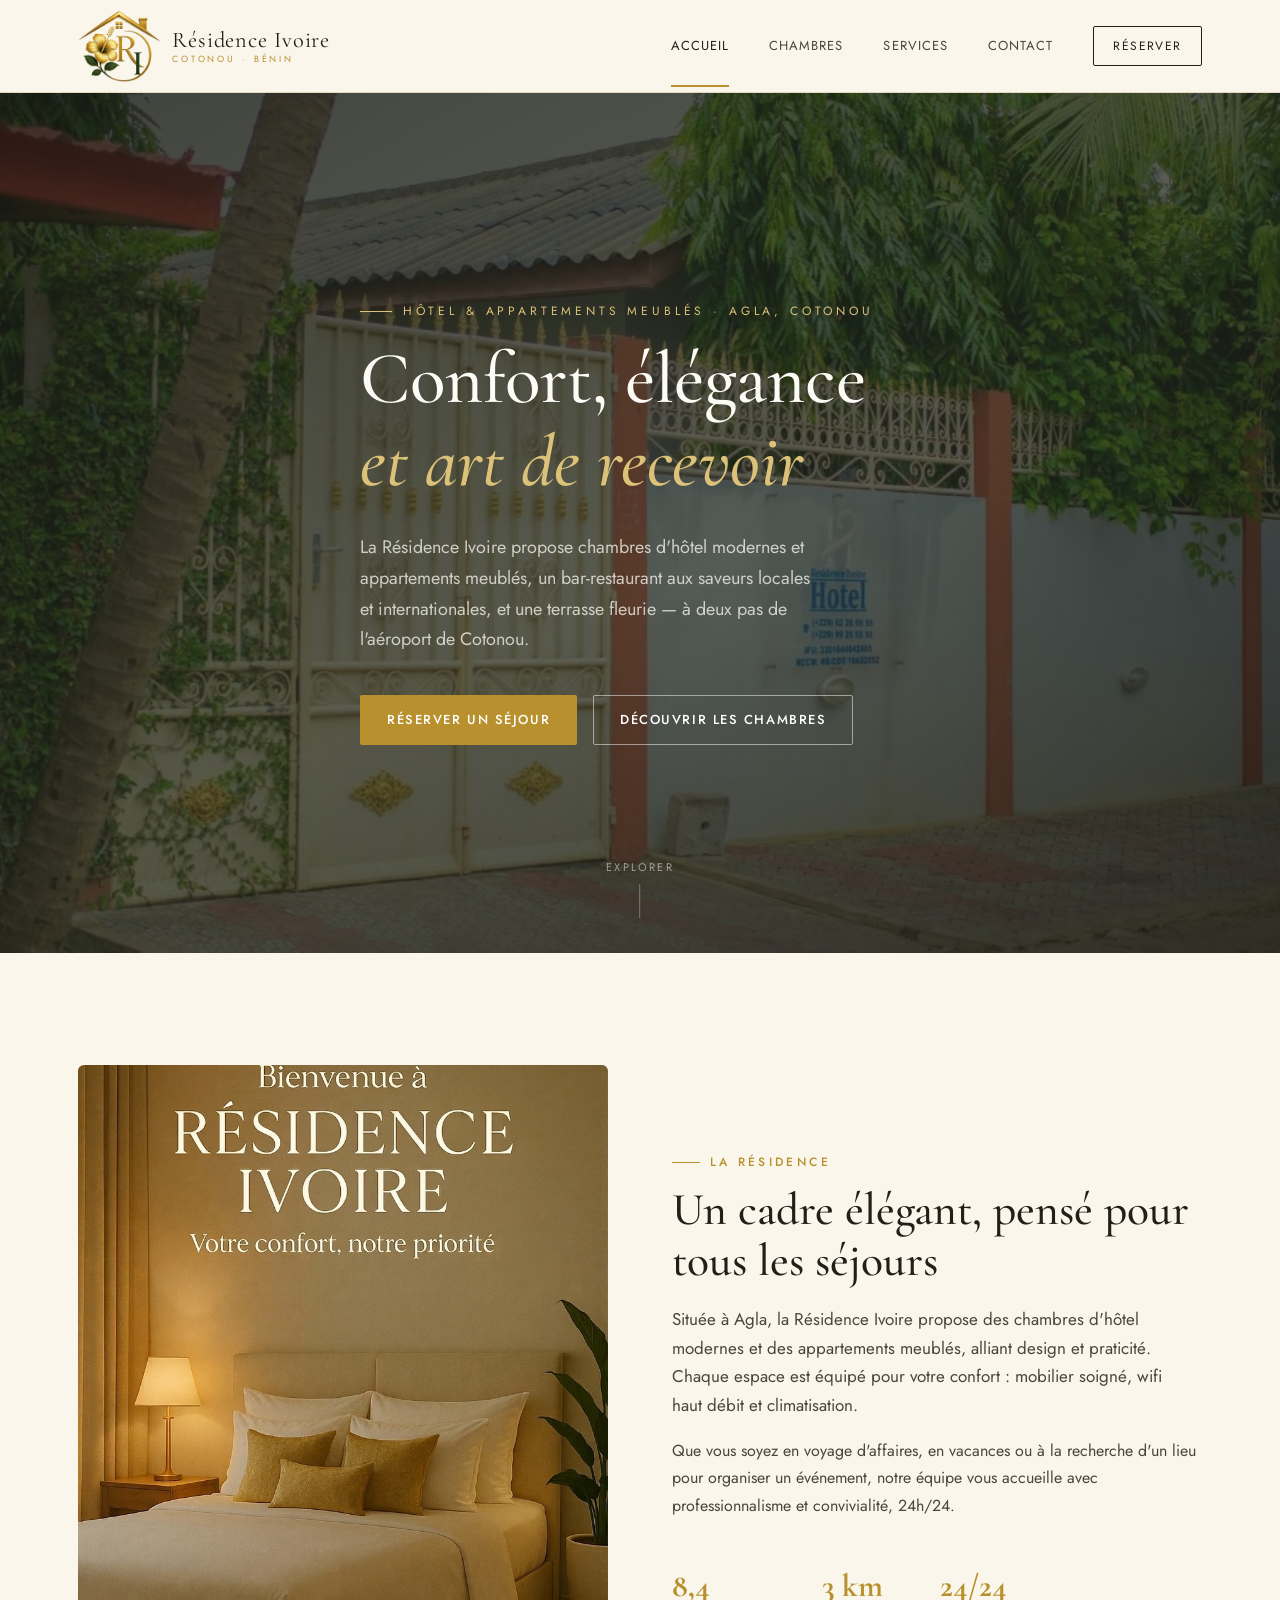
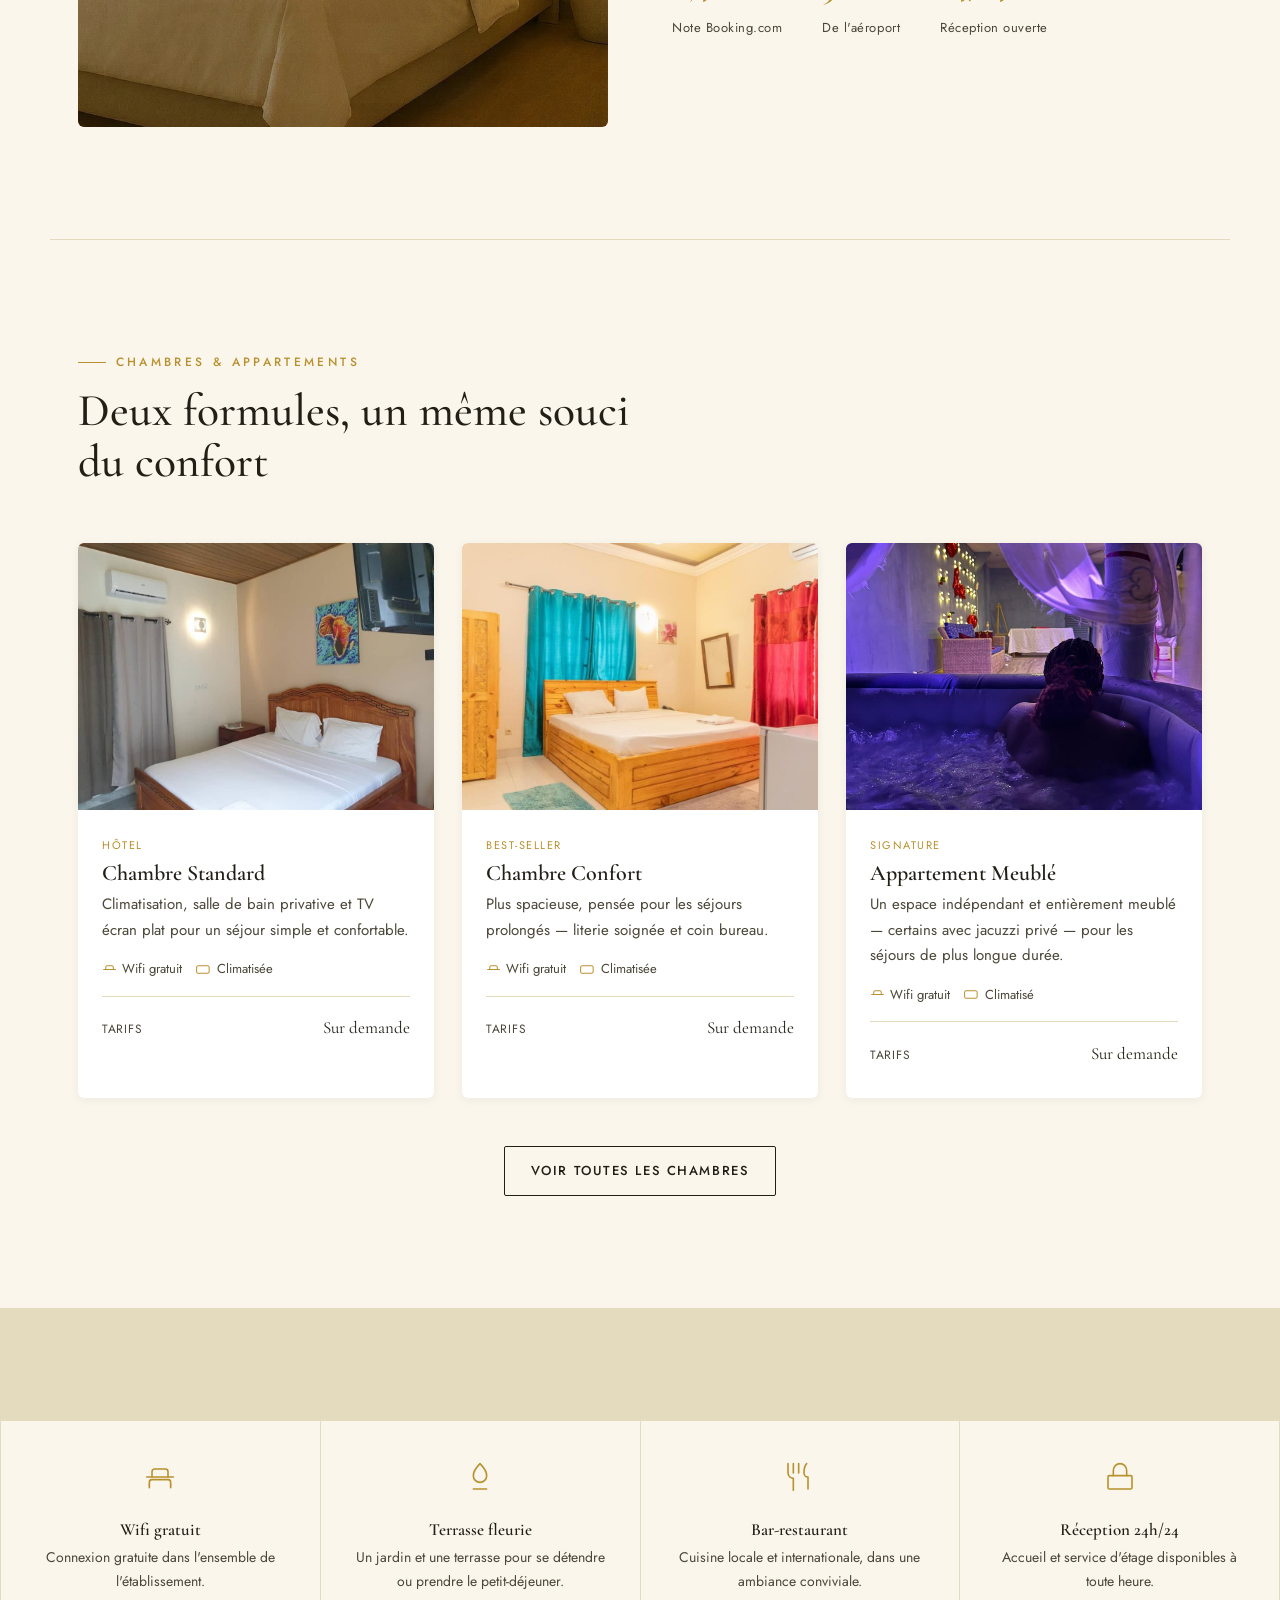
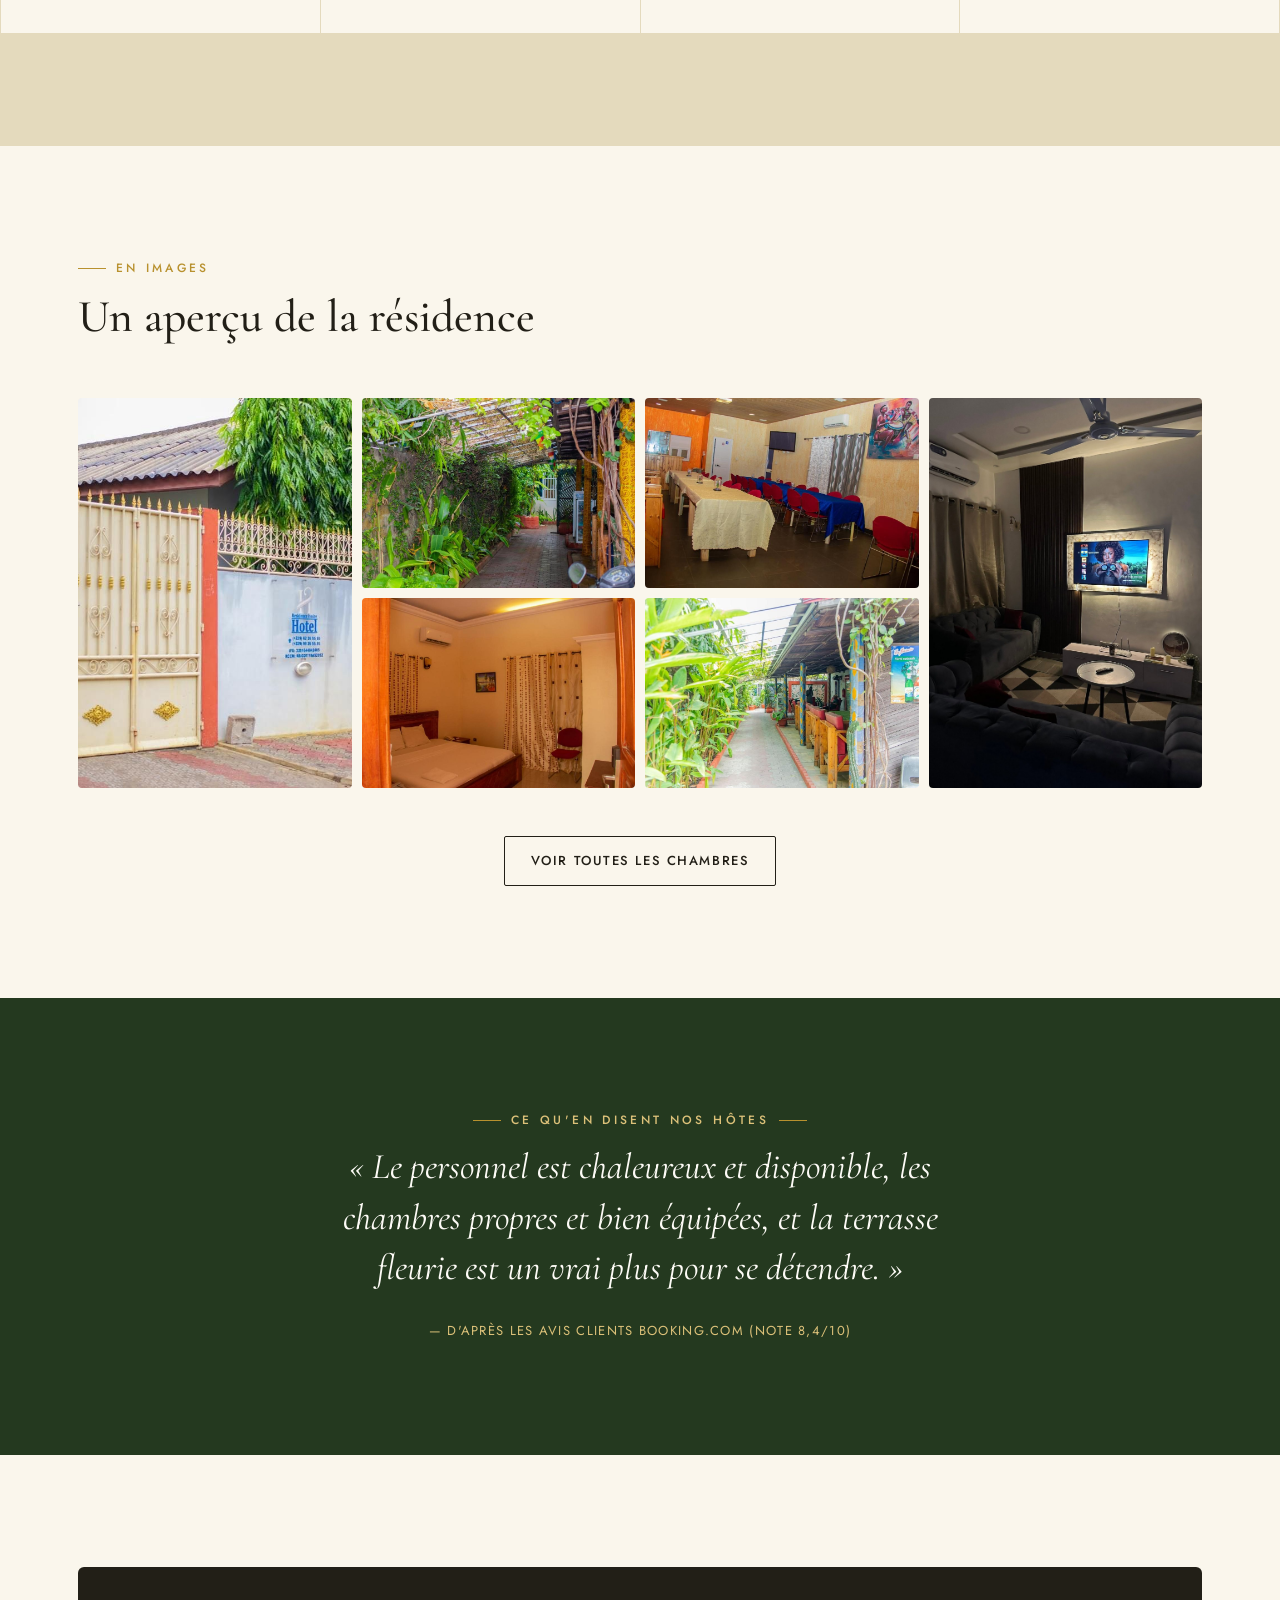
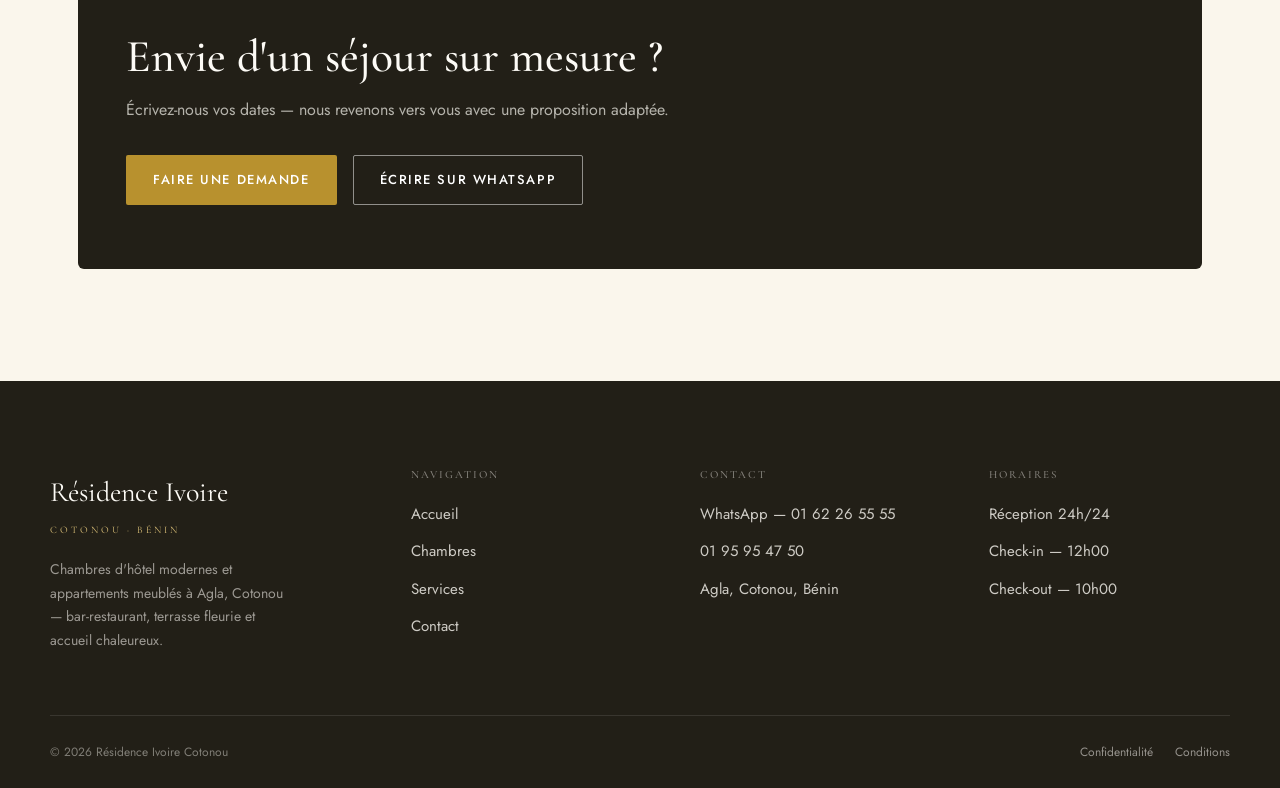
==== commit d1dc38b3: "Correction: Ajout des images" ====
--- a/index.html
+++ b/index.html
@@ -49,27 +49,8 @@
   <!-- ===== HERO ===== -->
   <section class="hero">
     <div class="hero-bg" aria-hidden="true">
-      <svg class="hero-pattern" viewBox="0 0 1400 900" preserveAspectRatio="xMidYMid slice" xmlns="http://www.w3.org/2000/svg">
-        <defs>
-          <linearGradient id="goldFade" x1="0" y1="0" x2="1" y2="1">
-            <stop offset="0" stop-color="#d9bd8d" stop-opacity="0.5"/>
-            <stop offset="1" stop-color="#d9bd8d" stop-opacity="0"/>
-          </linearGradient>
-        </defs>
-        <g stroke="hsla(0,0%,100%,.08)" stroke-width="1" fill="none">
-          <path d="M0 620 C 300 560, 500 700, 800 600 S 1200 520, 1400 580" />
-          <path d="M0 700 C 320 650, 520 760, 820 680 S 1200 610, 1400 660" />
-        </g>
-        <g stroke="url(#goldFade)" stroke-width="1.2" fill="none">
-          <circle cx="1180" cy="220" r="150"/>
-          <circle cx="1180" cy="220" r="220"/>
-        </g>
-        <g fill="#d9bd8d" opacity=".7">
-          <circle cx="1180" cy="70" r="3"/>
-          <circle cx="960" cy="220" r="2.4"/>
-          <circle cx="1400" cy="300" r="2.4"/>
-        </g>
-      </svg>
+      <img src="assets/img/gallery/facade.jpg" alt="">
+      <div class="overlay"></div>
     </div>
     <div class="wrap hero-content">
       <p class="hero-eyebrow">Hôtel &amp; appartements meublés · Agla, Cotonou</p>
@@ -87,9 +68,8 @@
   <section class="wrap">
     <div class="intro-grid">
       <div class="reveal">
-        <div class="ph-photo intro-visual">
-          <svg viewBox="0 0 24 24" fill="none" stroke="currentColor" stroke-width="1" stroke-linecap="round" stroke-linejoin="round"><path d="M3 21h18"/><path d="M5 21V9l7-5 7 5v12"/><path d="M9 21v-6h6v6"/><path d="M9 12h.01M15 12h.01M9 9h.01M15 9h.01"/></svg>
-          <span class="ph-label">Photo de la façade — à venir</span>
+        <div class="photo-cover intro-visual">
+          <img src="assets/img/gallery/bienvenue.jpg" alt="Chambre de la Résidence Ivoire">
         </div>
       </div>
       <div class="reveal reveal-d1">
@@ -116,8 +96,8 @@
     </div>
     <div class="rooms-grid">
       <div class="room-card reveal">
-        <div class="ph-photo">
-          <svg viewBox="0 0 24 24" fill="none" stroke="currentColor" stroke-width="1" stroke-linecap="round" stroke-linejoin="round"><path d="M2 4v16"/><path d="M2 8h18a2 2 0 0 1 2 2v10"/><path d="M2 17h20"/><path d="M6 8v9"/></svg>
+        <div class="photo-cover" style="aspect-ratio:4/3; border-radius:0;">
+          <img src="assets/img/gallery/chambre-standard-1.jpg" alt="Chambre Standard — Résidence Ivoire">
         </div>
         <div class="room-card-body">
           <span class="tag">Hôtel</span>
@@ -134,8 +114,8 @@
         </div>
       </div>
       <div class="room-card reveal reveal-d1">
-        <div class="ph-photo">
-          <svg viewBox="0 0 24 24" fill="none" stroke="currentColor" stroke-width="1" stroke-linecap="round" stroke-linejoin="round"><path d="M2 4v16"/><path d="M2 8h18a2 2 0 0 1 2 2v10"/><path d="M2 17h20"/><path d="M6 8v9"/></svg>
+        <div class="photo-cover" style="aspect-ratio:4/3; border-radius:0;">
+          <img src="assets/img/gallery/chambre-confort-1.jpg" alt="Chambre Confort — Résidence Ivoire">
         </div>
         <div class="room-card-body">
           <span class="tag">Best-seller</span>
@@ -152,13 +132,13 @@
         </div>
       </div>
       <div class="room-card reveal reveal-d2">
-        <div class="ph-photo">
-          <svg viewBox="0 0 24 24" fill="none" stroke="currentColor" stroke-width="1" stroke-linecap="round" stroke-linejoin="round"><path d="M2 4v16"/><path d="M2 8h18a2 2 0 0 1 2 2v10"/><path d="M2 17h20"/><path d="M6 8v9"/></svg>
+        <div class="photo-cover" style="aspect-ratio:4/3; border-radius:0;">
+          <img src="assets/img/gallery/apt2-jacuzzi.jpg" alt="Appartement meublé avec jacuzzi — Résidence Ivoire">
         </div>
         <div class="room-card-body">
           <span class="tag">Signature</span>
           <h3>Appartement Meublé</h3>
-          <p>Un espace indépendant et entièrement meublé, idéal pour les séjours de plus longue durée.</p>
+          <p>Un espace indépendant et entièrement meublé — certains avec jacuzzi privé — pour les séjours de plus longue durée.</p>
           <div class="room-meta">
             <span><svg viewBox="0 0 24 24" fill="none" stroke="currentColor" stroke-width="1.6"><path d="M2 12h20"/><path d="M6 12V8a2 2 0 0 1 2-2h8a2 2 0 0 1 2 2v4"/></svg>Wifi gratuit</span>
             <span><svg viewBox="0 0 24 24" fill="none" stroke="currentColor" stroke-width="1.6"><rect x="1" y="6" width="20" height="12" rx="2"/></svg>Climatisé</span>
@@ -196,6 +176,25 @@
       <svg viewBox="0 0 24 24" fill="none" stroke="currentColor" stroke-width="1.2" stroke-linecap="round" stroke-linejoin="round"><rect x="3" y="11" width="18" height="10" rx="1"/><path d="M7 11V7a5 5 0 0 1 10 0v4"/></svg>
       <h3>Réception 24h/24</h3>
       <p>Accueil et service d'étage disponibles à toute heure.</p>
+    </div>
+  </section>
+
+  <!-- ===== GALERIE ===== -->
+  <section class="wrap">
+    <div class="section-head reveal">
+      <p class="eyebrow">En images</p>
+      <h2>Un aperçu de la résidence</h2>
+    </div>
+    <div class="gallery-grid reveal">
+      <div class="photo-cover g-tall"><img src="assets/img/gallery/facade.jpg" alt="Façade de la Résidence Ivoire"></div>
+      <div class="photo-cover"><img src="assets/img/gallery/jardin-1.jpg" alt="Allée fleurie de la résidence"></div>
+      <div class="photo-cover"><img src="assets/img/gallery/evenement-salle.jpg" alt="Salle de réception pour événements"></div>
+      <div class="photo-cover g-tall"><img src="assets/img/gallery/apt2-salon.jpg" alt="Salon d'un appartement meublé"></div>
+      <div class="photo-cover"><img src="assets/img/gallery/chambre-confort-2.jpg" alt="Chambre confort"></div>
+      <div class="photo-cover"><img src="assets/img/gallery/evenement-1.jpg" alt="Réception dressée pour un événement"></div>
+    </div>
+    <div class="section-foot-center reveal">
+      <a href="chambres.html" class="btn btn-ghost">Voir toutes les chambres</a>
     </div>
   </section>
 
--- a/css/style.css
+++ b/css/style.css
@@ -194,9 +194,14 @@
 }
 .hero-bg {
   position: absolute; inset: 0;
+}
+.hero-bg img {
+  width: 100%; height: 100%; object-fit: cover;
+}
+.hero-bg .overlay {
+  position: absolute; inset: 0;
   background:
-    radial-gradient(ellipse 900px 500px at 80% 15%, hsla(38,45%,55%,.14), transparent 60%),
-    linear-gradient(155deg, #23281f 0%, #2b332a 55%, #1c211a 100%);
+    linear-gradient(155deg, hsla(90,15%,10%,.82) 0%, hsla(90,18%,13%,.72) 55%, hsla(90,15%,8%,.85) 100%);
 }
 .hero-pattern { position: absolute; inset: 0; width: 100%; height: 100%; opacity: .95; }
 .hero-content { position: relative; z-index: 2; padding-block: 6rem; }
@@ -284,6 +289,36 @@
   font-size: .6875rem; letter-spacing: .1em; text-transform: uppercase;
   background: hsla(0,0%,100%,.85); color: var(--ink);
   padding: .5em .9em; border-radius: 999px;
+}
+
+/* ---------- Vraies photos ---------- */
+.photo-cover {
+  position: relative; border-radius: var(--radius); overflow: hidden;
+  background: var(--cream-2);
+}
+.photo-cover img {
+  width: 100%; height: 100%; object-fit: cover; display: block;
+}
+.photo-tag {
+  position: absolute; bottom: 14px; left: 14px;
+  font-size: .6875rem; letter-spacing: .1em; text-transform: uppercase;
+  background: hsla(0,0%,100%,.9); color: var(--ink);
+  padding: .5em .9em; border-radius: 999px;
+}
+
+/* ---------- Galerie photo ---------- */
+.gallery-grid {
+  display: grid; grid-template-columns: repeat(4, 1fr); grid-auto-rows: 190px;
+  grid-auto-flow: dense;
+  gap: 10px;
+}
+.gallery-grid .photo-cover { height: 100%; border-radius: 4px; }
+.gallery-grid .g-wide { grid-column: span 2; }
+.gallery-grid .g-tall { grid-row: span 2; }
+@media (max-width: 860px) {
+  .gallery-grid { grid-template-columns: repeat(2, 1fr); grid-auto-rows: 140px; }
+  .gallery-grid .g-wide { grid-column: span 2; }
+  .gallery-grid .g-tall { grid-row: span 1; }
 }
 
 /* ---------- Chambres grid (accueil preview + page dédiée) ---------- */
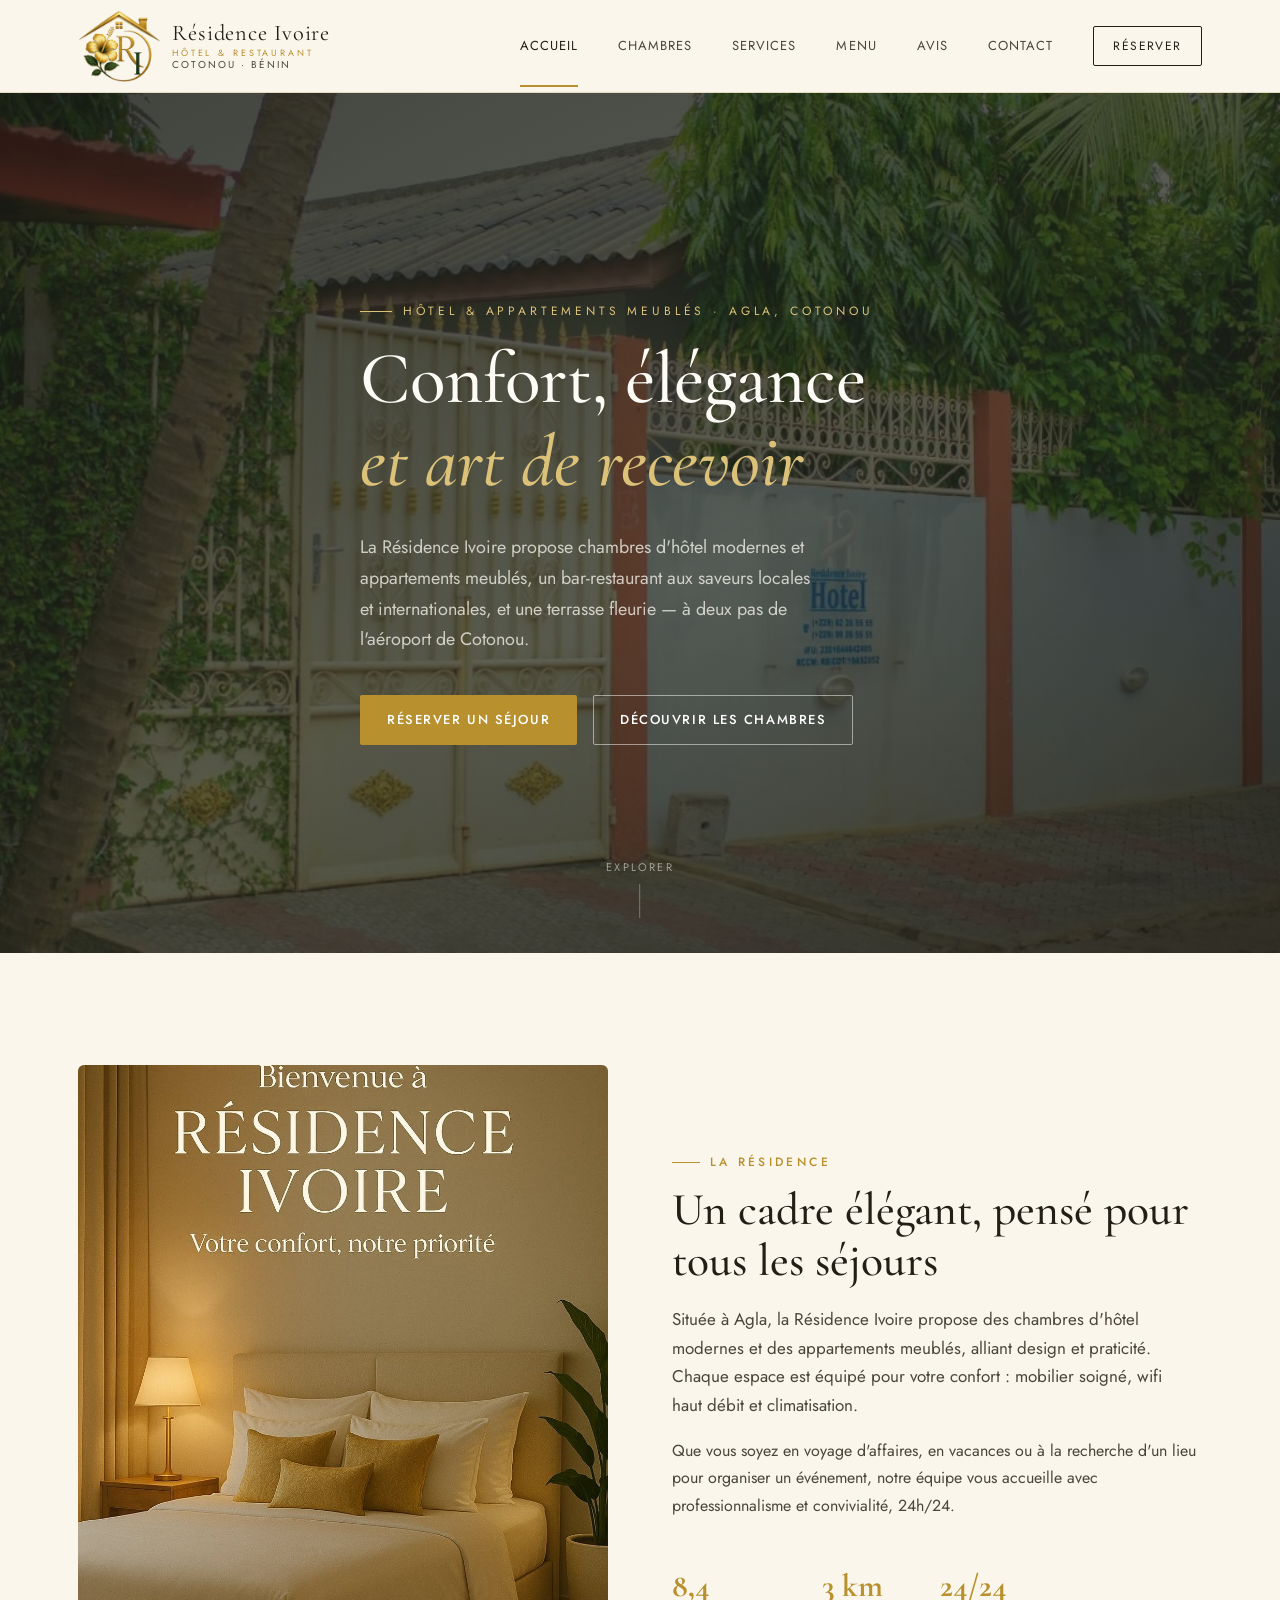
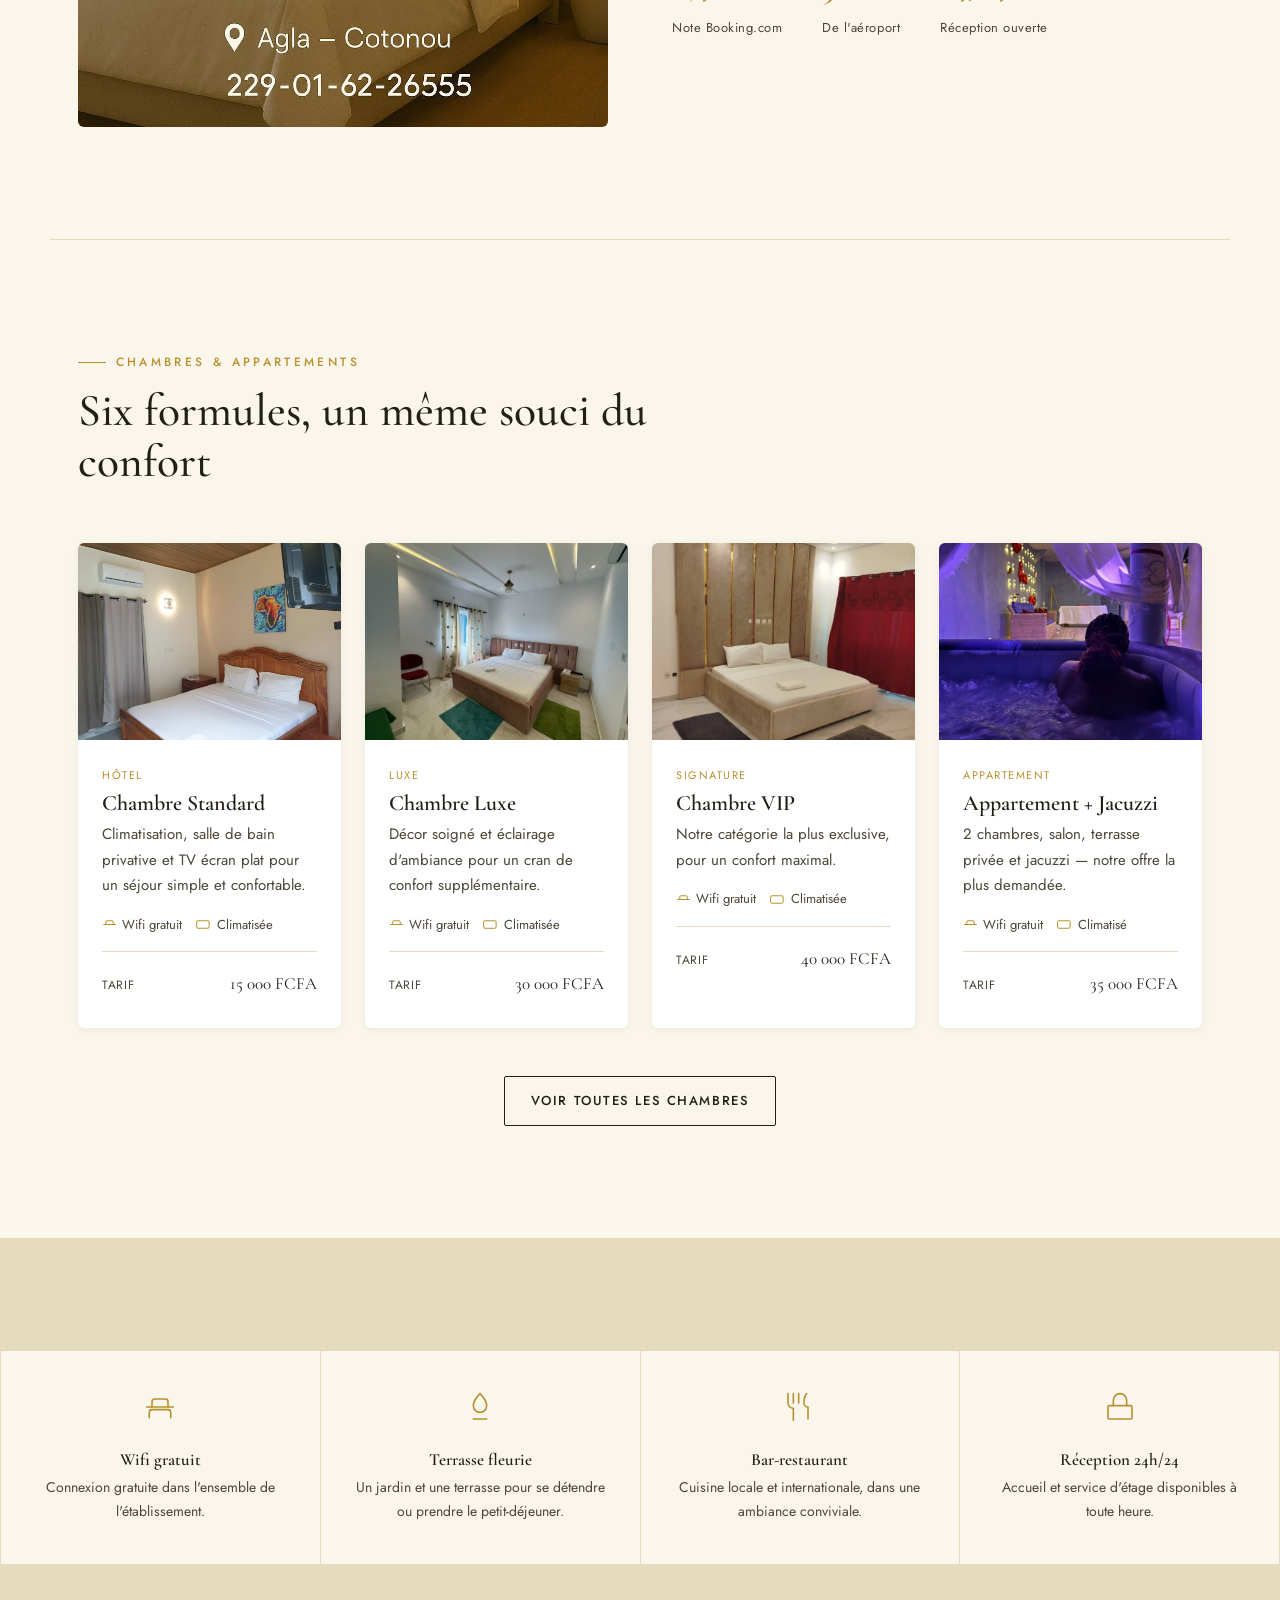
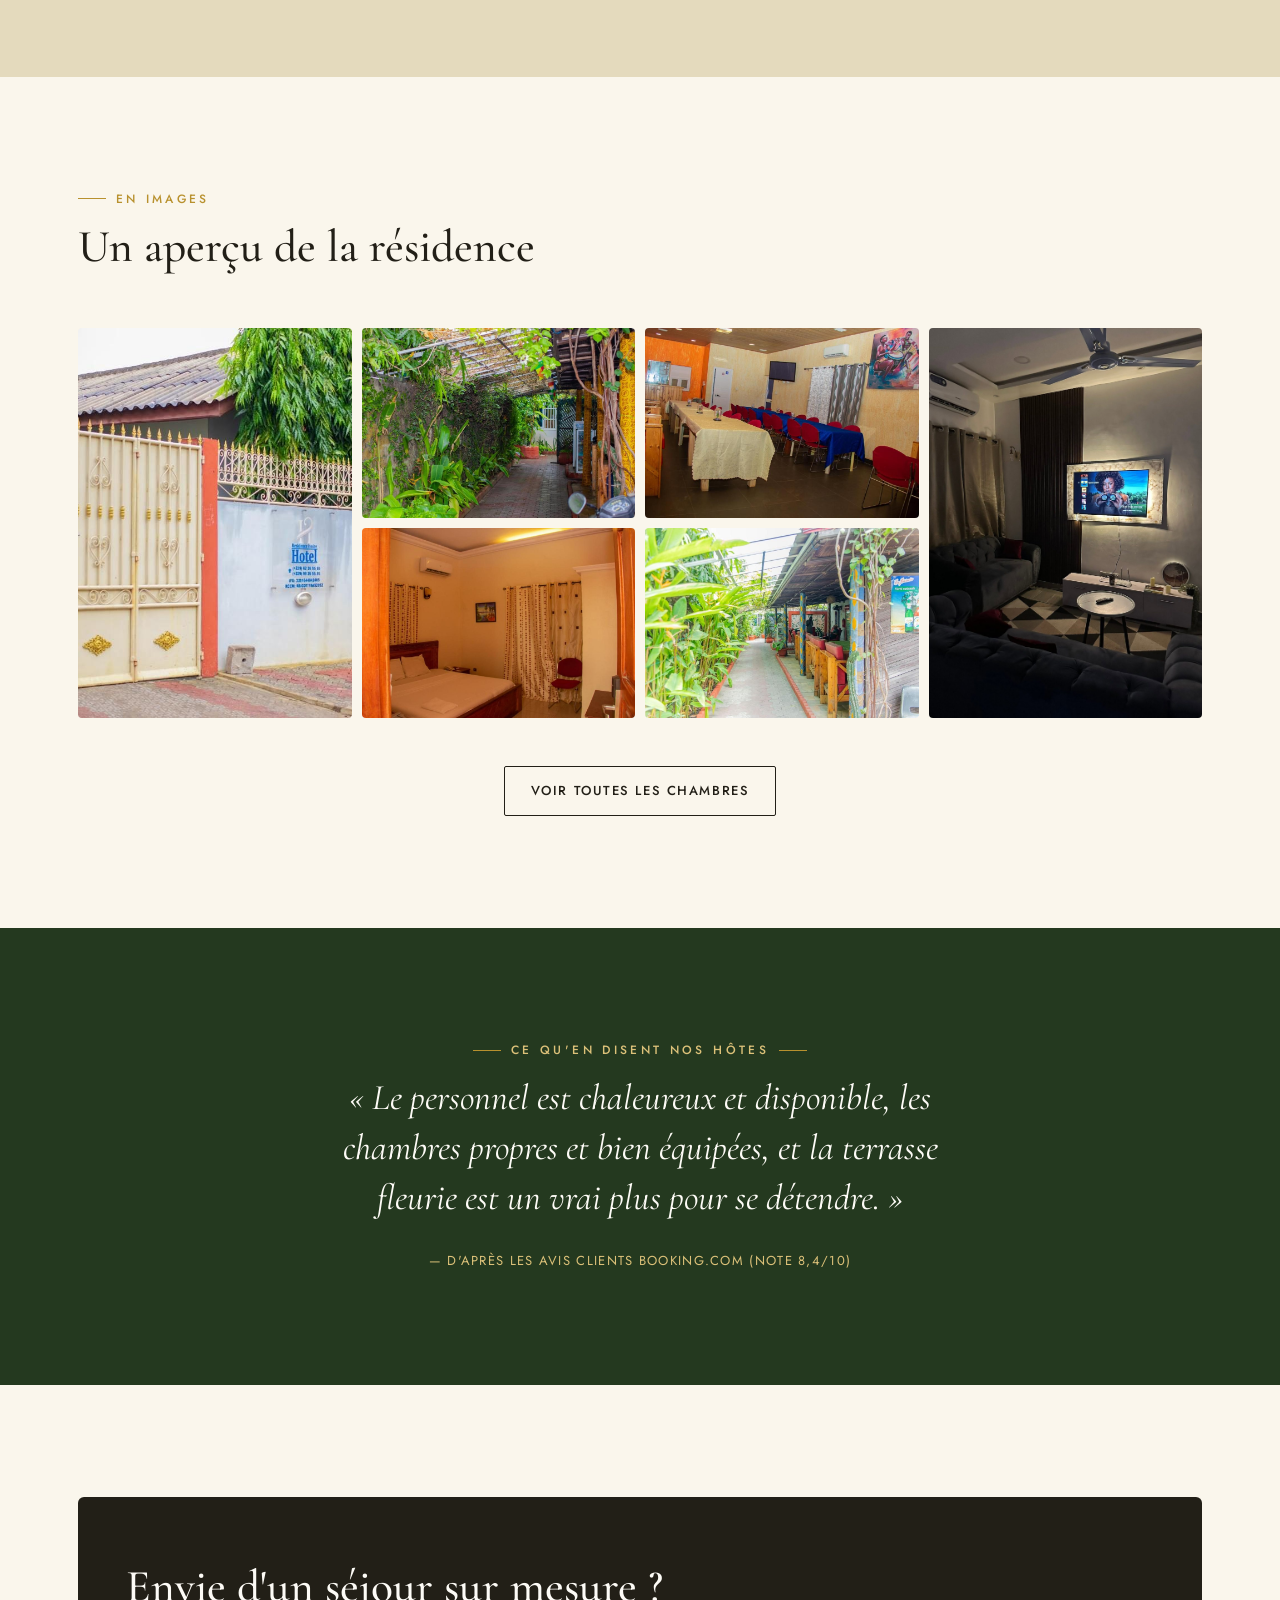
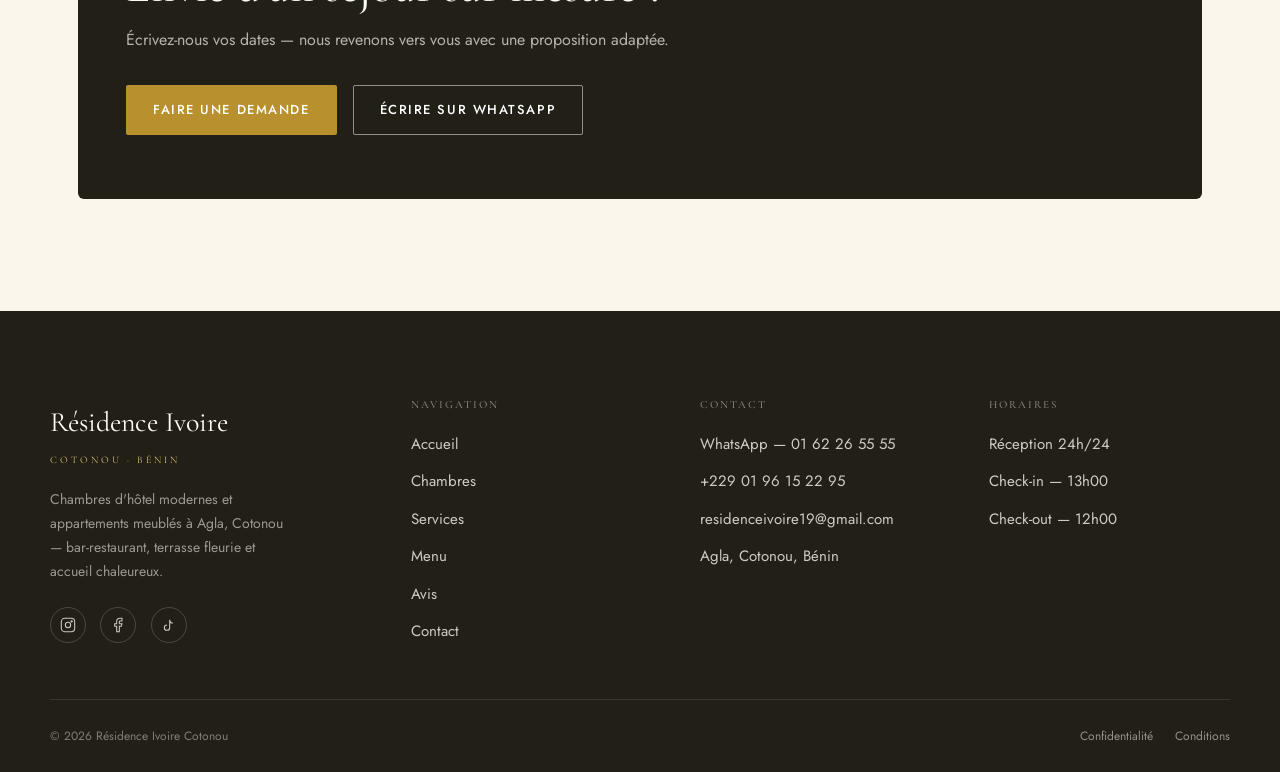
==== commit 6820b5b0: "Ajout et modifications" ====
--- a/index.html
+++ b/index.html
@@ -18,12 +18,15 @@
     <div class="wrap bar">
       <a class="brand" href="index.html" aria-label="Résidence Ivoire — Accueil">
         <img class="logo-mark" src="assets/img/logo-ivoire-emblem.png" alt="Résidence Ivoire Cotonou">
-        <span class="brand-word">Résidence Ivoire<span class="sub">Cotonou · Bénin</span></span>
+        <span class="brand-word">Résidence Ivoire<span class="sub">Hôtel &amp; Restaurant</span><span class="tagline">Cotonou · Bénin</span></span>
       </a>
       <nav class="main-nav" aria-label="Navigation principale">
         <a class="nav-link active" href="index.html">Accueil</a>
         <a class="nav-link" href="chambres.html">Chambres</a>
         <a class="nav-link" href="services.html">Services</a>
+        <a class="nav-link" href="menu.html">Menu</a>
+        <a class="nav-link" href="avis.html">Avis</a>
+        <a class="nav-link js-events-link" href="evenements.html">Événements</a>
         <a class="nav-link" href="contact.html">Contact</a>
         <a class="header-cta" href="contact.html">Réserver</a>
       </nav>
@@ -41,9 +44,17 @@
       <a href="index.html">Accueil</a>
       <a href="chambres.html">Chambres</a>
       <a href="services.html">Services</a>
+      <a href="menu.html">Menu</a>
+      <a href="avis.html">Avis</a>
+      <a class="js-events-link" href="evenements.html">Événements</a>
       <a href="contact.html">Contact</a>
     </nav>
     <a class="btn btn-primary" href="contact.html">Réserver</a>
+    <div class="social-icons light footer-social">
+      <a href="https://www.instagram.com/residence.ivoire.ctn" target="_blank" rel="noopener" aria-label="Instagram"><svg viewBox="0 0 24 24" fill="none" stroke="currentColor" stroke-width="1.6"><rect x="2" y="2" width="20" height="20" rx="5"/><circle cx="12" cy="12" r="4"/><circle cx="17.5" cy="6.5" r="1"/></svg></a>
+      <a href="https://www.facebook.com/share/1ESPT5MooX/" target="_blank" rel="noopener" aria-label="Facebook"><svg viewBox="0 0 24 24" fill="none" stroke="currentColor" stroke-width="1.6"><path d="M18 2h-3a5 5 0 0 0-5 5v3H7v4h3v8h4v-8h3l1-4h-4V7a1 1 0 0 1 1-1h3z"/></svg></a>
+      <a href="https://vm.tiktok.com/ZS9BTaHk381GV-KoE0A/" target="_blank" rel="noopener" aria-label="TikTok"><svg viewBox="0 0 24 24" fill="none" stroke="currentColor" stroke-width="1.6"><path d="M9 12a4 4 0 1 0 4 4V4a5 5 0 0 0 5 5"/></svg></a>
+    </div>
   </div>
 
   <!-- ===== HERO ===== -->
@@ -92,7 +103,7 @@
   <section class="wrap">
     <div class="section-head reveal">
       <p class="eyebrow">Chambres &amp; appartements</p>
-      <h2>Deux formules, un même souci du confort</h2>
+      <h2>Six formules, un même souci du confort</h2>
     </div>
     <div class="rooms-grid">
       <div class="room-card reveal">
@@ -108,44 +119,62 @@
             <span><svg viewBox="0 0 24 24" fill="none" stroke="currentColor" stroke-width="1.6"><rect x="1" y="6" width="20" height="12" rx="2"/></svg>Climatisée</span>
           </div>
           <div class="room-price">
-            <span class="from">Tarifs</span>
-            <span class="amount" style="font-size:1.0625rem;">Sur demande</span>
+            <span class="from">Tarif</span>
+            <span class="amount" style="font-size:1.0625rem;">15 000 FCFA</span>
           </div>
         </div>
       </div>
       <div class="room-card reveal reveal-d1">
         <div class="photo-cover" style="aspect-ratio:4/3; border-radius:0;">
-          <img src="assets/img/gallery/chambre-confort-1.jpg" alt="Chambre Confort — Résidence Ivoire">
+          <img src="assets/img/gallery/chambre-luxe-2.jpg" alt="Chambre Luxe — Résidence Ivoire">
         </div>
         <div class="room-card-body">
-          <span class="tag">Best-seller</span>
-          <h3>Chambre Confort</h3>
-          <p>Plus spacieuse, pensée pour les séjours prolongés — literie soignée et coin bureau.</p>
+          <span class="tag">Luxe</span>
+          <h3>Chambre Luxe</h3>
+          <p>Décor soigné et éclairage d'ambiance pour un cran de confort supplémentaire.</p>
           <div class="room-meta">
             <span><svg viewBox="0 0 24 24" fill="none" stroke="currentColor" stroke-width="1.6"><path d="M2 12h20"/><path d="M6 12V8a2 2 0 0 1 2-2h8a2 2 0 0 1 2 2v4"/></svg>Wifi gratuit</span>
             <span><svg viewBox="0 0 24 24" fill="none" stroke="currentColor" stroke-width="1.6"><rect x="1" y="6" width="20" height="12" rx="2"/></svg>Climatisée</span>
           </div>
           <div class="room-price">
-            <span class="from">Tarifs</span>
-            <span class="amount" style="font-size:1.0625rem;">Sur demande</span>
+            <span class="from">Tarif</span>
+            <span class="amount" style="font-size:1.0625rem;">30 000 FCFA</span>
           </div>
         </div>
       </div>
       <div class="room-card reveal reveal-d2">
         <div class="photo-cover" style="aspect-ratio:4/3; border-radius:0;">
-          <img src="assets/img/gallery/apt2-jacuzzi.jpg" alt="Appartement meublé avec jacuzzi — Résidence Ivoire">
+          <img src="assets/img/gallery/chambre-vip-1.jpg" alt="Chambre VIP — Résidence Ivoire">
         </div>
         <div class="room-card-body">
           <span class="tag">Signature</span>
-          <h3>Appartement Meublé</h3>
-          <p>Un espace indépendant et entièrement meublé — certains avec jacuzzi privé — pour les séjours de plus longue durée.</p>
+          <h3>Chambre VIP</h3>
+          <p>Notre catégorie la plus exclusive, pour un confort maximal.</p>
+          <div class="room-meta">
+            <span><svg viewBox="0 0 24 24" fill="none" stroke="currentColor" stroke-width="1.6"><path d="M2 12h20"/><path d="M6 12V8a2 2 0 0 1 2-2h8a2 2 0 0 1 2 2v4"/></svg>Wifi gratuit</span>
+            <span><svg viewBox="0 0 24 24" fill="none" stroke="currentColor" stroke-width="1.6"><rect x="1" y="6" width="20" height="12" rx="2"/></svg>Climatisée</span>
+          </div>
+          <div class="room-price">
+            <span class="from">Tarif</span>
+            <span class="amount" style="font-size:1.0625rem;">40 000 FCFA</span>
+          </div>
+        </div>
+      </div>
+      <div class="room-card reveal reveal-d3">
+        <div class="photo-cover" style="aspect-ratio:4/3; border-radius:0;">
+          <img src="assets/img/gallery/apt2-jacuzzi.jpg" alt="Appartement meublé avec jacuzzi — Résidence Ivoire">
+        </div>
+        <div class="room-card-body">
+          <span class="tag">Appartement</span>
+          <h3>Appartement + Jacuzzi</h3>
+          <p>2 chambres, salon, terrasse privée et jacuzzi — notre offre la plus demandée.</p>
           <div class="room-meta">
             <span><svg viewBox="0 0 24 24" fill="none" stroke="currentColor" stroke-width="1.6"><path d="M2 12h20"/><path d="M6 12V8a2 2 0 0 1 2-2h8a2 2 0 0 1 2 2v4"/></svg>Wifi gratuit</span>
             <span><svg viewBox="0 0 24 24" fill="none" stroke="currentColor" stroke-width="1.6"><rect x="1" y="6" width="20" height="12" rx="2"/></svg>Climatisé</span>
           </div>
           <div class="room-price">
-            <span class="from">Tarifs</span>
-            <span class="amount" style="font-size:1.0625rem;">Sur demande</span>
+            <span class="from">Tarif</span>
+            <span class="amount" style="font-size:1.0625rem;">35 000 FCFA</span>
           </div>
         </div>
       </div>
@@ -228,6 +257,11 @@
         <div>
           <p class="footer-brand-word">Résidence Ivoire<span class="sub">Cotonou · Bénin</span></p>
           <p class="footer-desc">Chambres d'hôtel modernes et appartements meublés à Agla, Cotonou — bar-restaurant, terrasse fleurie et accueil chaleureux.</p>
+          <div class="social-icons footer-social">
+            <a href="https://www.instagram.com/residence.ivoire.ctn" target="_blank" rel="noopener" aria-label="Instagram"><svg viewBox="0 0 24 24" fill="none" stroke="currentColor" stroke-width="1.6"><rect x="2" y="2" width="20" height="20" rx="5"/><circle cx="12" cy="12" r="4"/><circle cx="17.5" cy="6.5" r="1"/></svg></a>
+            <a href="https://www.facebook.com/share/1ESPT5MooX/" target="_blank" rel="noopener" aria-label="Facebook"><svg viewBox="0 0 24 24" fill="none" stroke="currentColor" stroke-width="1.6"><path d="M18 2h-3a5 5 0 0 0-5 5v3H7v4h3v8h4v-8h3l1-4h-4V7a1 1 0 0 1 1-1h3z"/></svg></a>
+            <a href="https://vm.tiktok.com/ZS9BTaHk381GV-KoE0A/" target="_blank" rel="noopener" aria-label="TikTok"><svg viewBox="0 0 24 24" fill="none" stroke="currentColor" stroke-width="1.6"><path d="M9 12a4 4 0 1 0 4 4V4a5 5 0 0 0 5 5"/></svg></a>
+          </div>
         </div>
         <div class="footer-col">
           <h4>Navigation</h4>
@@ -235,20 +269,23 @@
             <a href="index.html">Accueil</a>
             <a href="chambres.html">Chambres</a>
             <a href="services.html">Services</a>
+            <a href="menu.html">Menu</a>
+            <a href="avis.html">Avis</a>
             <a href="contact.html">Contact</a>
           </nav>
         </div>
         <div class="footer-col">
           <h4>Contact</h4>
           <a href="https://wa.me/2290162265555" target="_blank" rel="noopener">WhatsApp — 01 62 26 55 55</a>
-          <a href="tel:+2290195954750">01 95 95 47 50</a>
-          <span>Agla, Cotonou, Bénin</span>
+          <a href="tel:+2290196152295">+229 01 96 15 22 95</a>
+          <a href="mailto:residenceivoire19@gmail.com">residenceivoire19@gmail.com</a>
+          <a href="https://www.google.com/maps/search/?api=1&query=6.371333,2.360112" target="_blank" rel="noopener">Agla, Cotonou, Bénin</a>
         </div>
         <div class="footer-col">
           <h4>Horaires</h4>
           <span>Réception 24h/24</span>
-          <span>Check-in — 12h00</span>
-          <span>Check-out — 10h00</span>
+          <span>Check-in — 13h00</span>
+          <span>Check-out — 12h00</span>
         </div>
       </div>
     </div>
--- a/css/style.css
+++ b/css/style.css
@@ -322,7 +322,7 @@
 }
 
 /* ---------- Chambres grid (accueil preview + page dédiée) ---------- */
-.rooms-grid { display: grid; grid-template-columns: repeat(3, 1fr); gap: 1.75rem; }
+.rooms-grid { display: grid; grid-template-columns: repeat(4, 1fr); gap: 1.5rem; }
 .room-card {
   background: var(--white); border-radius: var(--radius);
   overflow: hidden; box-shadow: var(--shadow-sm);
@@ -357,6 +357,7 @@
   display: grid; grid-template-columns: repeat(4, 1fr); gap: 1px;
   background: var(--border); border: 1px solid var(--border);
 }
+.amenities-grid-3col { grid-template-columns: repeat(3, 1fr); }
 .amenity-card {
   background: var(--cream); padding: 2.5rem 2rem; text-align: center;
 }
@@ -561,3 +562,120 @@
   section { padding: 4.5rem 0; }
   .wrap { padding-inline: 22px; }
 }
+
+/* ============================================================
+   AJOUTS — v2 (menu, avis, événements, social, maps)
+   ============================================================ */
+
+/* ---------- Sous-titre marque (Hôtel & Restaurant) ---------- */
+.brand-word .tagline {
+  display: block; font-size: .625rem; letter-spacing: .2em; text-transform: uppercase;
+  color: var(--ink-soft); margin-top: .3em; font-family: var(--font-body);
+}
+
+/* ---------- Icônes sociales ---------- */
+.social-icons { display: flex; gap: .9rem; align-items: center; }
+.social-icons a {
+  display: flex; align-items: center; justify-content: center;
+  width: 36px; height: 36px; border-radius: 50%;
+  border: 1px solid hsla(0,0%,100%,.18); color: hsla(42, 25%, 94%, .8);
+  transition: background .2s ease, color .2s ease, border-color .2s ease;
+}
+.social-icons a:hover { background: var(--gold); border-color: var(--gold); color: #fff; }
+.social-icons svg { width: 16px; height: 16px; }
+.footer-social { margin-top: 1.5rem; }
+
+/* Variante claire (utilisée hors footer si besoin) */
+.social-icons.light a { border-color: var(--border); color: var(--ink-soft); }
+.social-icons.light a:hover { background: var(--gold); border-color: var(--gold); color: #fff; }
+
+/* ---------- Bouton Maps ---------- */
+.maps-btn {
+  display: inline-flex; align-items: center; gap: .6em;
+  font-size: .8125rem; font-weight: 600; letter-spacing: .06em;
+  color: var(--gold); margin-top: .5em;
+  border-bottom: 1px solid transparent; transition: border-color .2s ease;
+}
+.maps-btn:hover { border-color: var(--gold); }
+.maps-btn svg { width: 16px; height: 16px; }
+
+/* ---------- Page Menu ---------- */
+.menu-hero-strip {
+  display: grid; grid-template-columns: repeat(4, 1fr); gap: 4px;
+  height: 130px; overflow: hidden;
+}
+.menu-hero-strip img { width: 100%; height: 100%; object-fit: cover; display: block; }
+
+.menu-cats { display: flex; flex-direction: column; gap: 4rem; }
+.menu-cat-head { display: flex; align-items: center; gap: 1em; margin-bottom: 1.6rem; }
+.menu-cat-head svg { width: 24px; height: 24px; color: var(--gold); flex-shrink: 0; }
+.menu-cat-head h3 { margin-bottom: 0; font-size: 1.375rem; }
+.menu-items { display: grid; grid-template-columns: 1fr 1fr; gap: .3rem 3rem; }
+.menu-item {
+  display: flex; align-items: baseline; gap: .5em;
+  padding: .55em 0; border-bottom: 1px dotted var(--border);
+}
+.menu-item .mname { font-weight: 500; font-size: .9688rem; }
+.menu-item .mname .desc { display: block; font-weight: 400; font-size: .8125rem; color: var(--ink-soft); font-family: var(--font-body); margin-top: .15em; }
+.menu-item .mfill { flex: 1; border-bottom: 1px dotted var(--sand); transform: translateY(-4px); }
+.menu-item .mprice { font-family: var(--font-display); font-size: 1.0625rem; color: var(--gold); white-space: nowrap; }
+.menu-photo-row { display: grid; grid-template-columns: repeat(4, 1fr); gap: 1rem; margin-top: 1.75rem; }
+.menu-note {
+  background: var(--cream-2); border: 1px solid var(--border); border-radius: var(--radius);
+  padding: 1.5rem 1.75rem; margin-top: 1rem;
+}
+.menu-note h4 { font-size: .9375rem; margin-bottom: .6em; }
+.menu-note ul { display: grid; grid-template-columns: repeat(3,1fr); gap: .4em 1.5em; }
+.menu-note li { font-size: .875rem; color: var(--ink-soft); padding-left: 1.1em; position: relative; }
+.menu-note li::before { content:""; position:absolute; left:0; top:.55em; width:4px; height:4px; border-radius:50%; background:var(--gold); }
+
+@media (max-width: 760px) {
+  .menu-items { grid-template-columns: 1fr; }
+  .menu-photo-row { grid-template-columns: repeat(2, 1fr); }
+  .menu-note ul { grid-template-columns: 1fr 1fr; }
+  .menu-hero-strip { grid-template-columns: repeat(2,1fr); height: auto; }
+}
+
+/* ---------- Page Avis ---------- */
+.reviews-grid { display: grid; grid-template-columns: repeat(3, 1fr); gap: 1.5rem; }
+.review-card {
+  background: var(--white); border: 1px solid var(--border); border-radius: var(--radius);
+  padding: 2rem 1.75rem;
+}
+.review-card .stars { color: var(--gold); font-size: .9375rem; letter-spacing: .15em; margin-bottom: 1rem; }
+.review-card p { font-size: .9375rem; font-style: italic; color: var(--ink); margin-bottom: 1.2rem; }
+.review-card .who { font-size: .8125rem; color: var(--ink-soft); font-weight: 500; }
+.review-card .who span { display:block; font-size: .75rem; color: var(--muted-2, var(--ink-soft)); font-weight: 400; margin-top:.2em; }
+
+.tiktok-banner {
+  background: var(--ink); border-radius: var(--radius);
+  padding: 3.5rem 3rem; text-align: center; color: #fff;
+}
+.tiktok-banner h2 { color: #fff; }
+.tiktok-banner p { color: hsla(42, 25%, 94%, .7); max-width: 42ch; margin-inline: auto; }
+.tiktok-btn {
+  display: inline-flex; align-items: center; gap: .7em;
+  background: linear-gradient(90deg, #25F4EE, #FE2C55);
+  color: #fff; padding: 1em 2em; border-radius: 999px;
+  font-size: .8125rem; font-weight: 700; letter-spacing: .08em; text-transform: uppercase;
+  margin-top: 1.75rem; transition: transform .2s ease;
+}
+.tiktok-btn:hover { transform: translateY(-2px) scale(1.02); }
+.tiktok-btn svg { width: 20px; height: 20px; }
+
+@media (max-width: 860px) {
+  .reviews-grid { grid-template-columns: 1fr; }
+  .tiktok-banner { padding: 2.5rem 1.5rem; }
+}
+
+/* ---------- Formulaire contact — options d'envoi multiples ---------- */
+.success-actions { display: flex; flex-direction: column; gap: .75rem; margin-top: 1.25rem; align-items: center; }
+.contact-alt-btn {
+  display: inline-flex; align-items: center; gap: .6em;
+  border: 1px solid var(--border); color: var(--ink);
+  padding: .85em 1.6em; border-radius: var(--radius-lg);
+  font-size: .8125rem; letter-spacing: .08em; text-transform: uppercase;
+  transition: border-color .2s ease, background .2s ease;
+}
+.contact-alt-btn:hover { border-color: var(--ink); background: var(--cream-2); }
+.contact-alt-btn svg { width: 16px; height: 16px; }
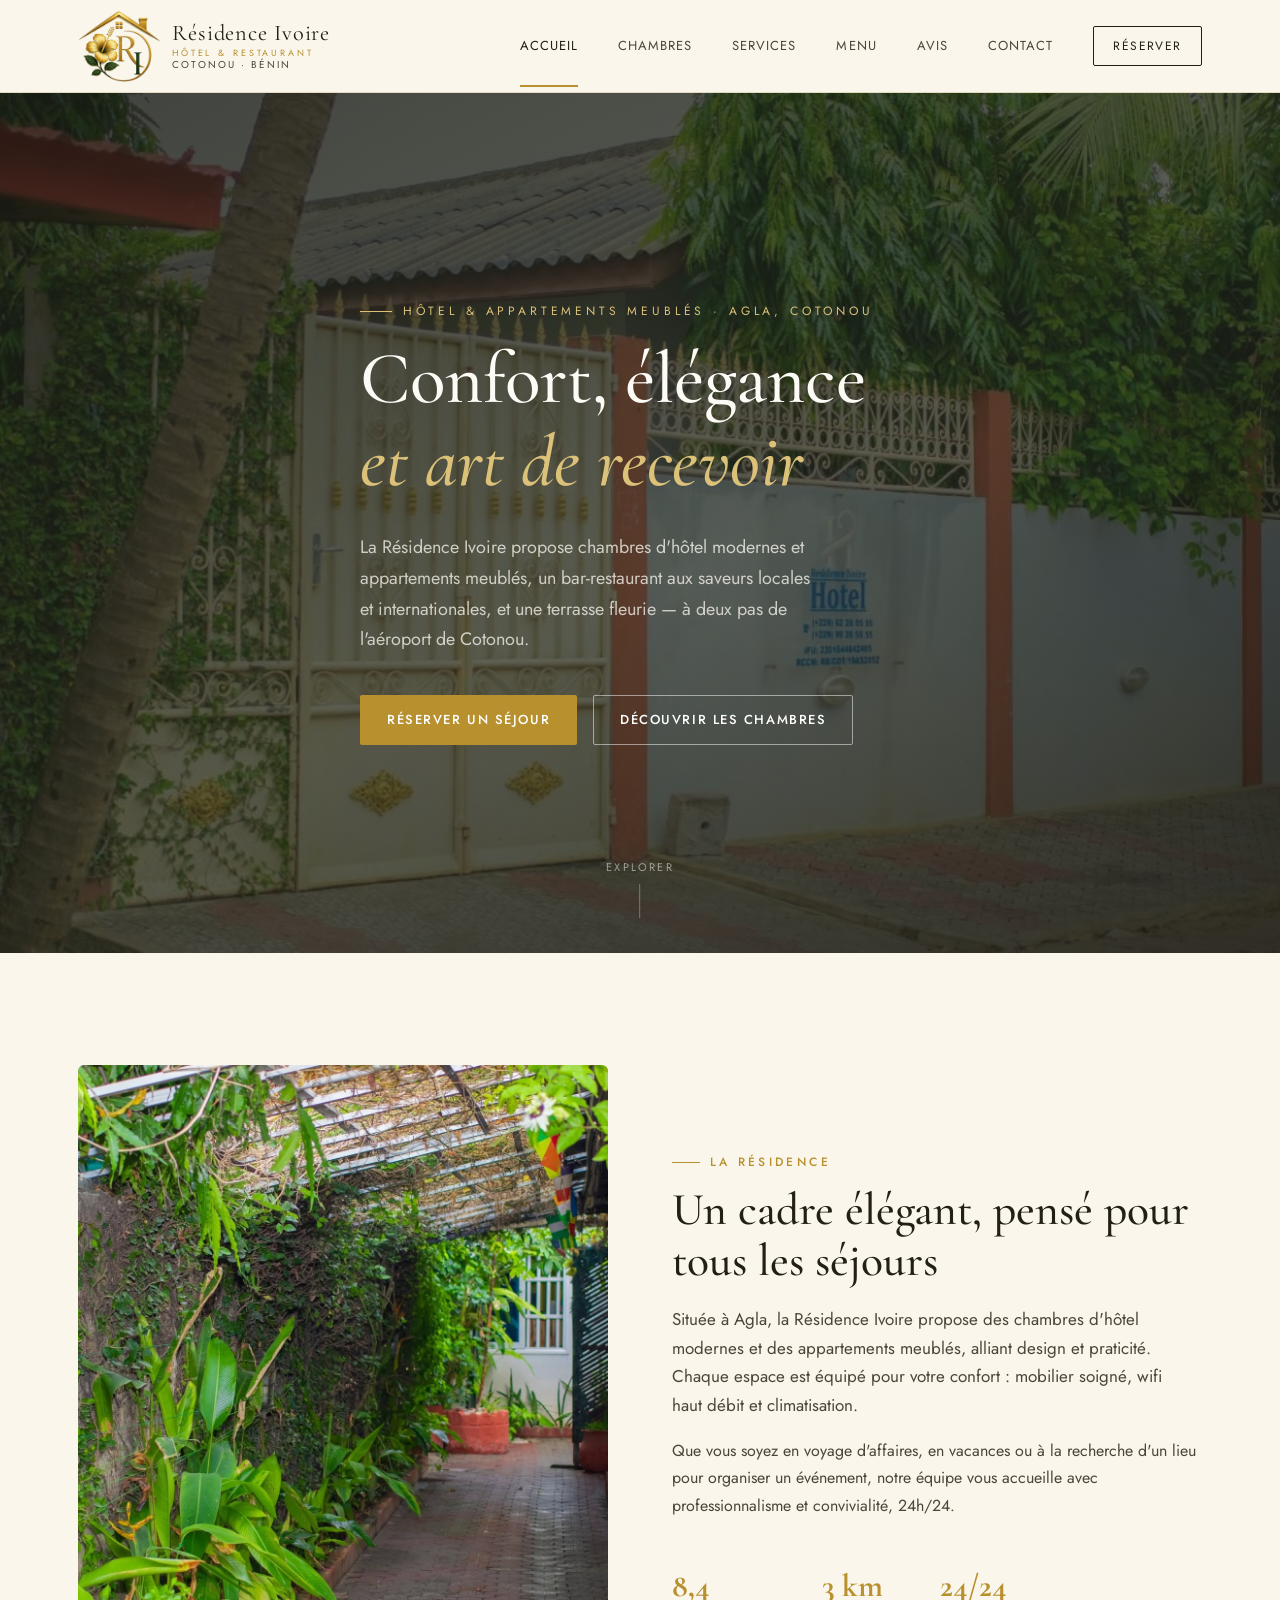
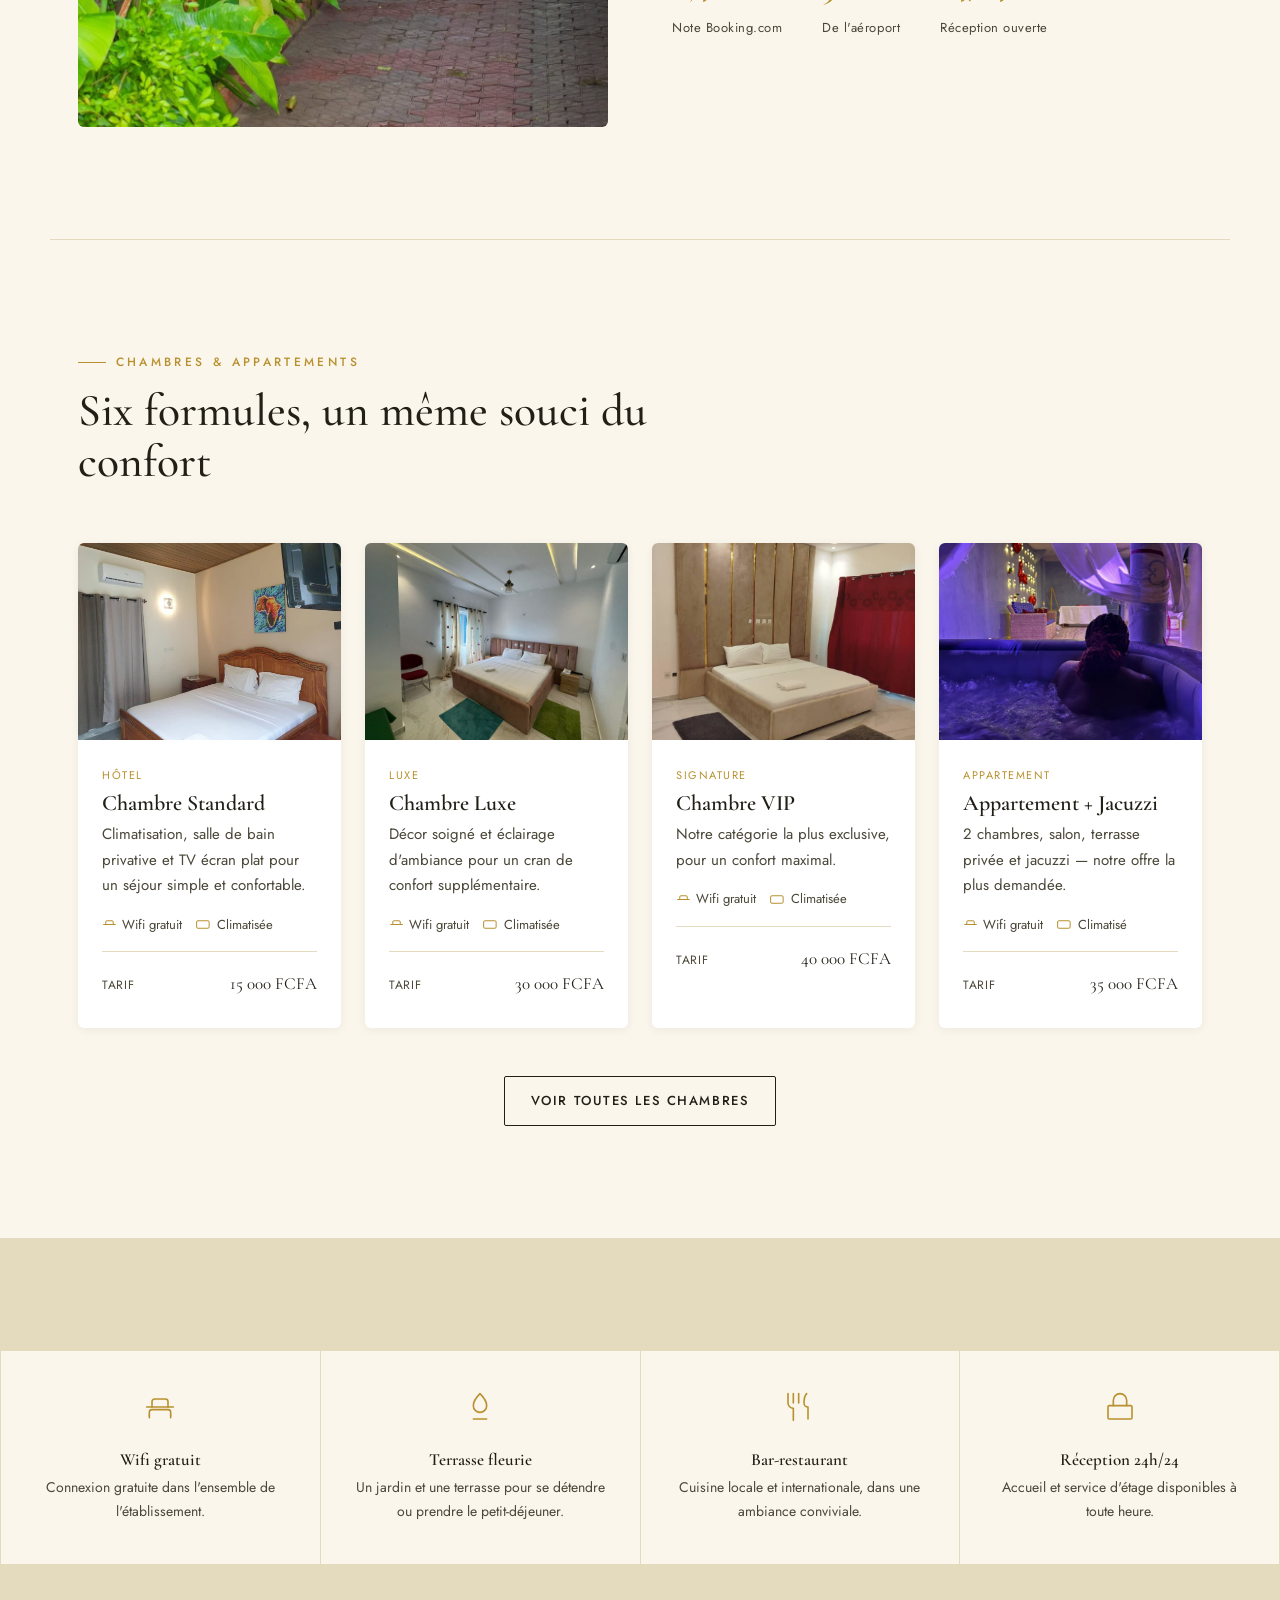
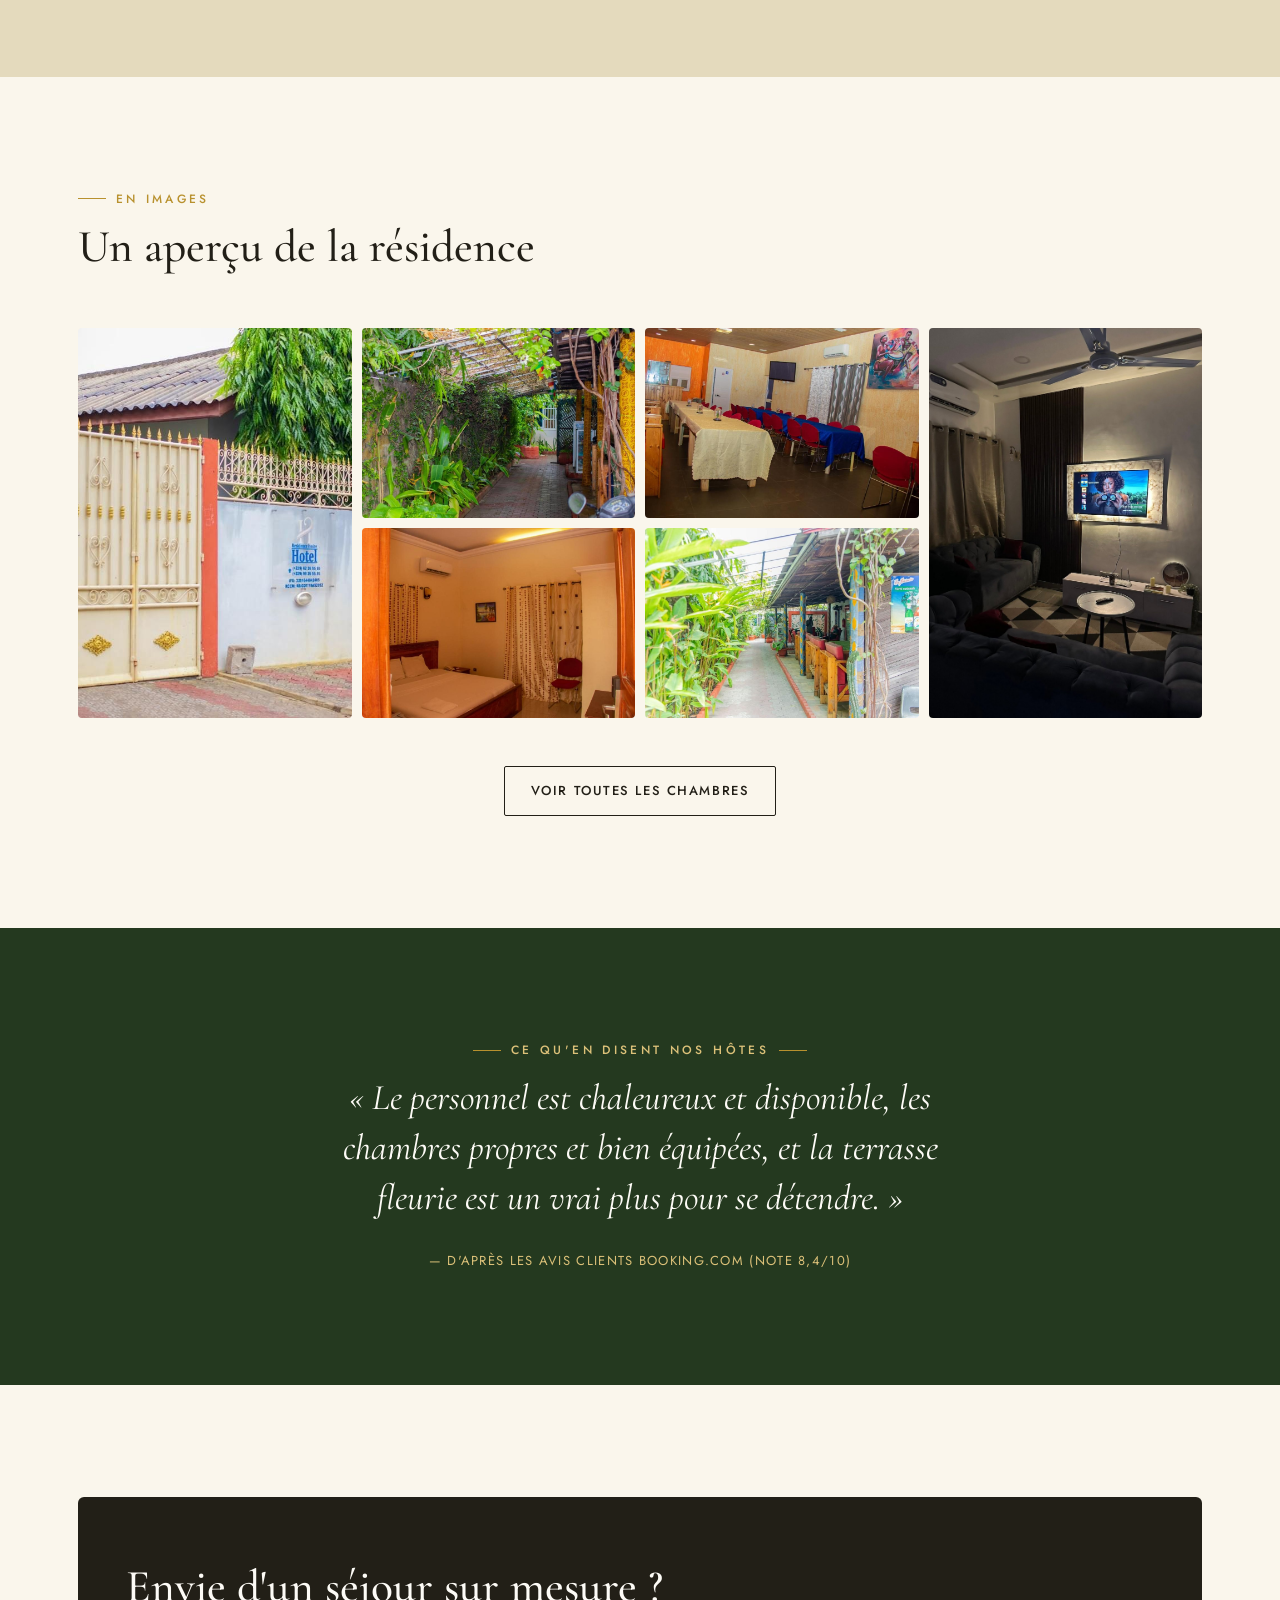
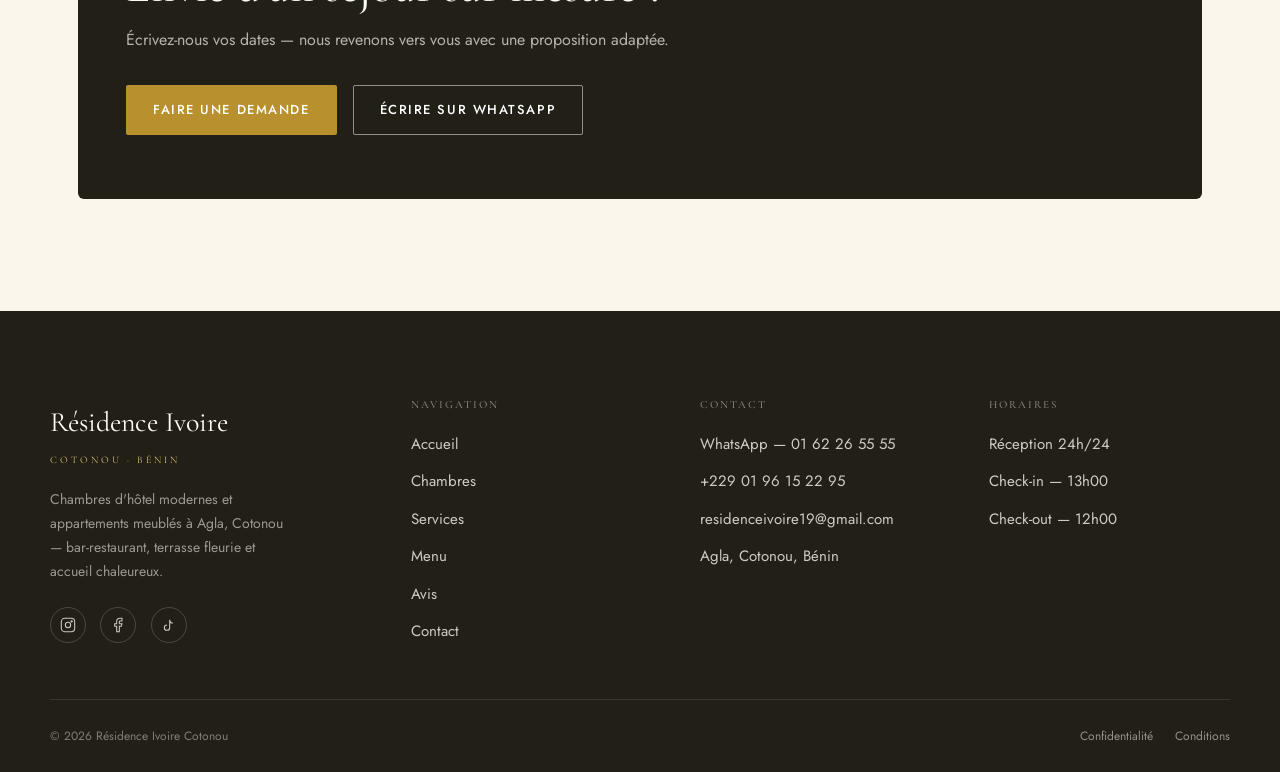
==== commit efd5cf09: "correction URL(.htaccess)" ====
--- a/index.html
+++ b/index.html
@@ -16,19 +16,19 @@
   <!-- ===== HEADER ===== -->
   <header class="site-header">
     <div class="wrap bar">
-      <a class="brand" href="index.html" aria-label="Résidence Ivoire — Accueil">
+      <a class="brand" href="/" aria-label="Résidence Ivoire — Accueil">
         <img class="logo-mark" src="assets/img/logo-ivoire-emblem.png" alt="Résidence Ivoire Cotonou">
         <span class="brand-word">Résidence Ivoire<span class="sub">Hôtel &amp; Restaurant</span><span class="tagline">Cotonou · Bénin</span></span>
       </a>
       <nav class="main-nav" aria-label="Navigation principale">
-        <a class="nav-link active" href="index.html">Accueil</a>
-        <a class="nav-link" href="chambres.html">Chambres</a>
-        <a class="nav-link" href="services.html">Services</a>
-        <a class="nav-link" href="menu.html">Menu</a>
-        <a class="nav-link" href="avis.html">Avis</a>
-        <a class="nav-link js-events-link" href="evenements.html">Événements</a>
-        <a class="nav-link" href="contact.html">Contact</a>
-        <a class="header-cta" href="contact.html">Réserver</a>
+        <a class="nav-link active" href="/">Accueil</a>
+        <a class="nav-link" href="/chambres">Chambres</a>
+        <a class="nav-link" href="/services">Services</a>
+        <a class="nav-link" href="/menu">Menu</a>
+        <a class="nav-link" href="/avis">Avis</a>
+        <a class="nav-link js-events-link" href="/evenements">Événements</a>
+        <a class="nav-link" href="/contact">Contact</a>
+        <a class="header-cta" href="/contact">Réserver</a>
       </nav>
       <button class="burger" id="burger" aria-label="Ouvrir le menu">
         <svg viewBox="0 0 24 24" fill="none" stroke="currentColor" stroke-width="1.4" stroke-linecap="round"><line x1="3" x2="21" y1="7" y2="7"/><line x1="3" x2="21" y1="12" y2="12"/><line x1="3" x2="21" y1="17" y2="17"/></svg>
@@ -41,15 +41,15 @@
       <svg viewBox="0 0 24 24" fill="none" stroke="currentColor" stroke-width="1.4" stroke-linecap="round"><path d="M18 6 6 18"/><path d="m6 6 12 12"/></svg>
     </button>
     <nav aria-label="Menu mobile">
-      <a href="index.html">Accueil</a>
-      <a href="chambres.html">Chambres</a>
-      <a href="services.html">Services</a>
-      <a href="menu.html">Menu</a>
-      <a href="avis.html">Avis</a>
-      <a class="js-events-link" href="evenements.html">Événements</a>
-      <a href="contact.html">Contact</a>
+      <a href="/">Accueil</a>
+      <a href="/chambres">Chambres</a>
+      <a href="/services">Services</a>
+      <a href="/menu">Menu</a>
+      <a href="/avis">Avis</a>
+      <a class="js-events-link" href="/evenements">Événements</a>
+      <a href="/contact">Contact</a>
     </nav>
-    <a class="btn btn-primary" href="contact.html">Réserver</a>
+    <a class="btn btn-primary" href="/contact">Réserver</a>
     <div class="social-icons light footer-social">
       <a href="https://www.instagram.com/residence.ivoire.ctn" target="_blank" rel="noopener" aria-label="Instagram"><svg viewBox="0 0 24 24" fill="none" stroke="currentColor" stroke-width="1.6"><rect x="2" y="2" width="20" height="20" rx="5"/><circle cx="12" cy="12" r="4"/><circle cx="17.5" cy="6.5" r="1"/></svg></a>
       <a href="https://www.facebook.com/share/1ESPT5MooX/" target="_blank" rel="noopener" aria-label="Facebook"><svg viewBox="0 0 24 24" fill="none" stroke="currentColor" stroke-width="1.6"><path d="M18 2h-3a5 5 0 0 0-5 5v3H7v4h3v8h4v-8h3l1-4h-4V7a1 1 0 0 1 1-1h3z"/></svg></a>
@@ -68,8 +68,8 @@
       <h1>Confort, élégance <em>et art de recevoir</em></h1>
       <p class="hero-sub">La Résidence Ivoire propose chambres d'hôtel modernes et appartements meublés, un bar-restaurant aux saveurs locales et internationales, et une terrasse fleurie — à deux pas de l'aéroport de Cotonou.</p>
       <div class="hero-actions">
-        <a href="contact.html" class="btn btn-gold">Réserver un séjour</a>
-        <a href="chambres.html" class="btn btn-outline-light">Découvrir les chambres</a>
+        <a href="/contact" class="btn btn-gold">Réserver un séjour</a>
+        <a href="/chambres" class="btn btn-outline-light">Découvrir les chambres</a>
       </div>
     </div>
     <div class="hero-scroll"><span>Explorer</span><span class="line"></span></div>
@@ -180,7 +180,7 @@
       </div>
     </div>
     <div class="section-foot-center reveal">
-      <a href="chambres.html" class="btn btn-ghost">Voir toutes les chambres</a>
+      <a href="/chambres" class="btn btn-ghost">Voir toutes les chambres</a>
     </div>
   </section>
 
@@ -223,7 +223,7 @@
       <div class="photo-cover"><img src="assets/img/gallery/evenement-1.jpg" alt="Réception dressée pour un événement"></div>
     </div>
     <div class="section-foot-center reveal">
-      <a href="chambres.html" class="btn btn-ghost">Voir toutes les chambres</a>
+      <a href="/chambres" class="btn btn-ghost">Voir toutes les chambres</a>
     </div>
   </section>
 
@@ -244,7 +244,7 @@
         <p>Écrivez-nous vos dates — nous revenons vers vous avec une proposition adaptée.</p>
       </div>
       <div class="cta-actions">
-        <a href="contact.html" class="btn btn-gold">Faire une demande</a>
+        <a href="/contact" class="btn btn-gold">Faire une demande</a>
         <a href="https://wa.me/2290162265555" target="_blank" rel="noopener" class="btn btn-outline-light">Écrire sur WhatsApp</a>
       </div>
     </div>
@@ -266,12 +266,12 @@
         <div class="footer-col">
           <h4>Navigation</h4>
           <nav aria-label="Navigation pied de page">
-            <a href="index.html">Accueil</a>
-            <a href="chambres.html">Chambres</a>
-            <a href="services.html">Services</a>
-            <a href="menu.html">Menu</a>
-            <a href="avis.html">Avis</a>
-            <a href="contact.html">Contact</a>
+            <a href="/">Accueil</a>
+            <a href="/chambres">Chambres</a>
+            <a href="/services">Services</a>
+            <a href="/menu">Menu</a>
+            <a href="/avis">Avis</a>
+            <a href="/contact">Contact</a>
           </nav>
         </div>
         <div class="footer-col">
@@ -293,8 +293,8 @@
       <div class="footer-bottom-inner">
         <span class="copyright">© <span data-year>2026</span> Résidence Ivoire Cotonou</span>
         <div class="legal-links">
-          <a href="confidentialite.html">Confidentialité</a>
-          <a href="conditions.html">Conditions</a>
+          <a href="/confidentialite">Confidentialité</a>
+          <a href="/conditions">Conditions</a>
         </div>
       </div>
     </div>
--- a/css/style.css
+++ b/css/style.css
@@ -139,6 +139,10 @@
   margin-top: .35em;
 }
 .main-nav { display: flex; align-items: center; gap: 2.5rem; }
+/* Les liens "Événements" sont masqués par défaut (anti-flash au chargement).
+   main.js ajoute .is-visible sur chacun uniquement si EVENTS_ACTIVE = true. */
+.js-events-link { display: none; }
+.js-events-link.is-visible { display: inline-block; }
 .nav-link {
   font-size: .8125rem; letter-spacing: .08em; text-transform: uppercase;
   color: var(--ink-soft); position: relative;
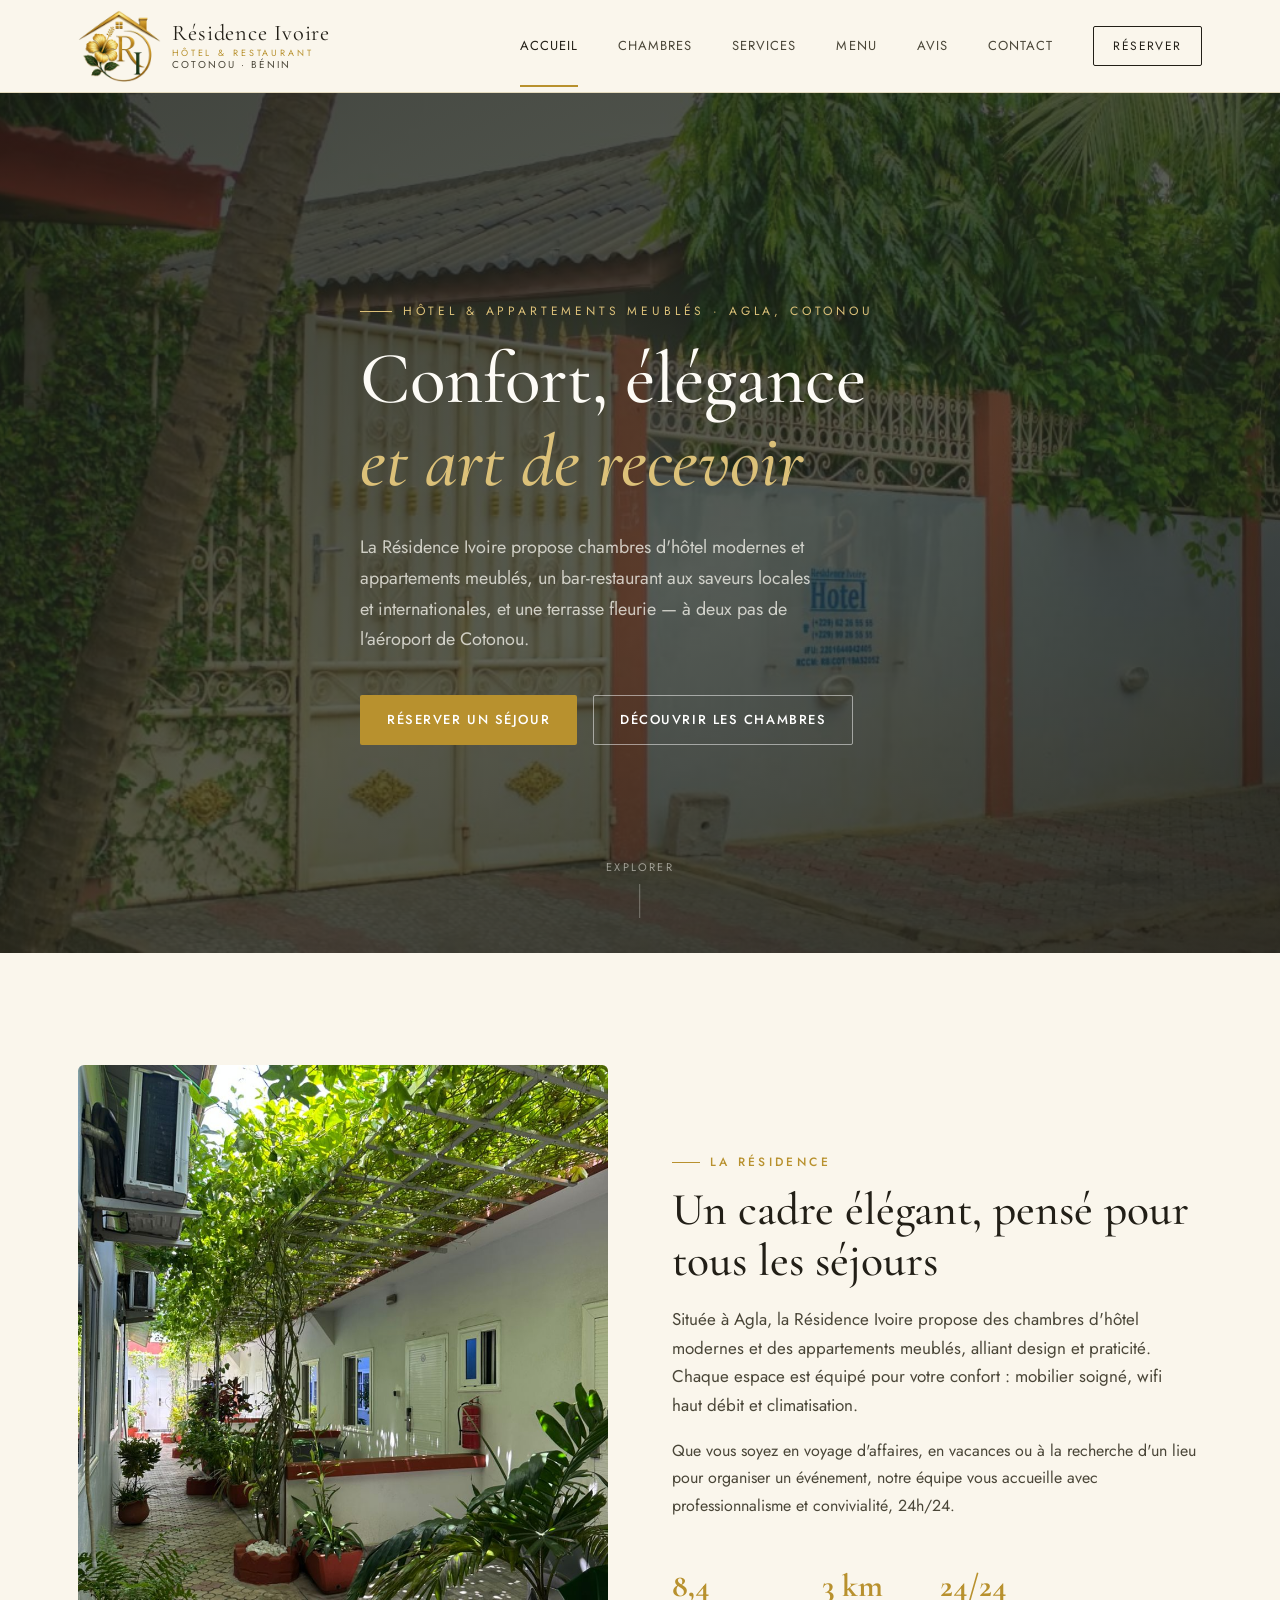
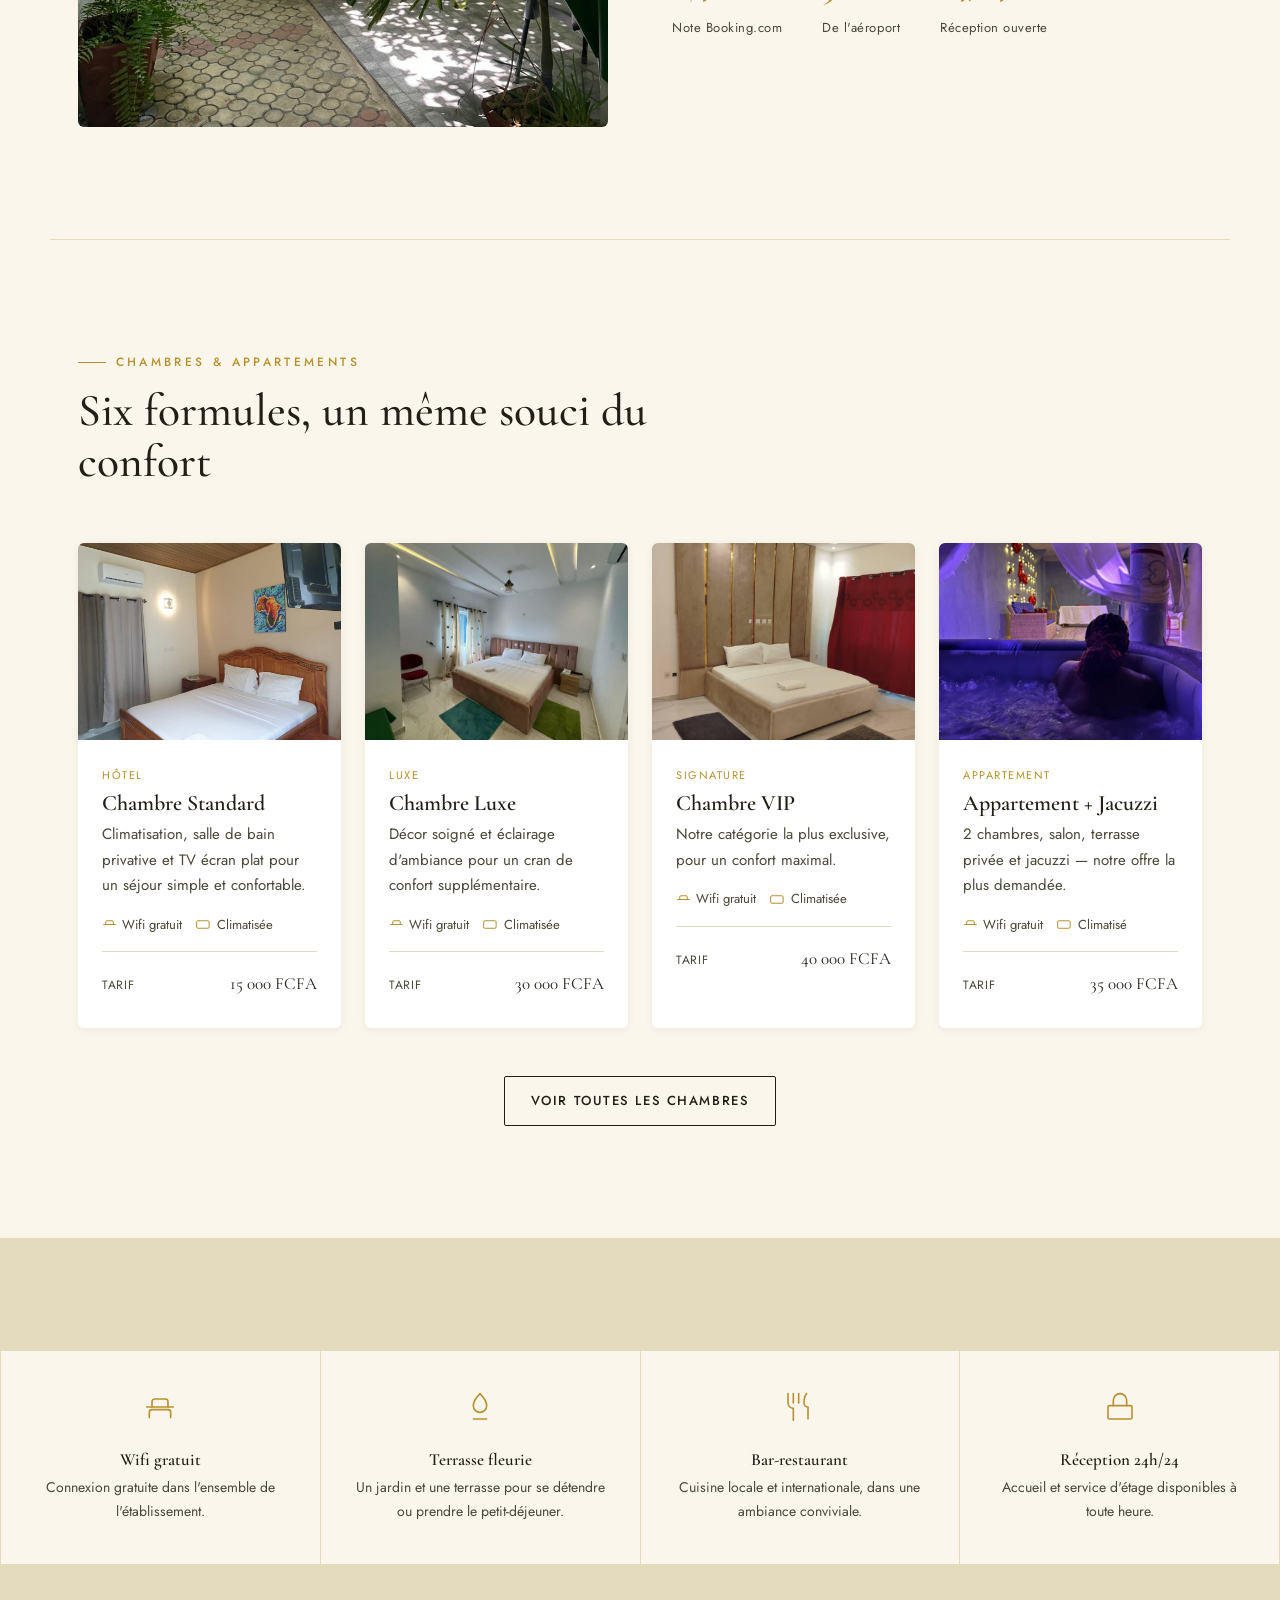
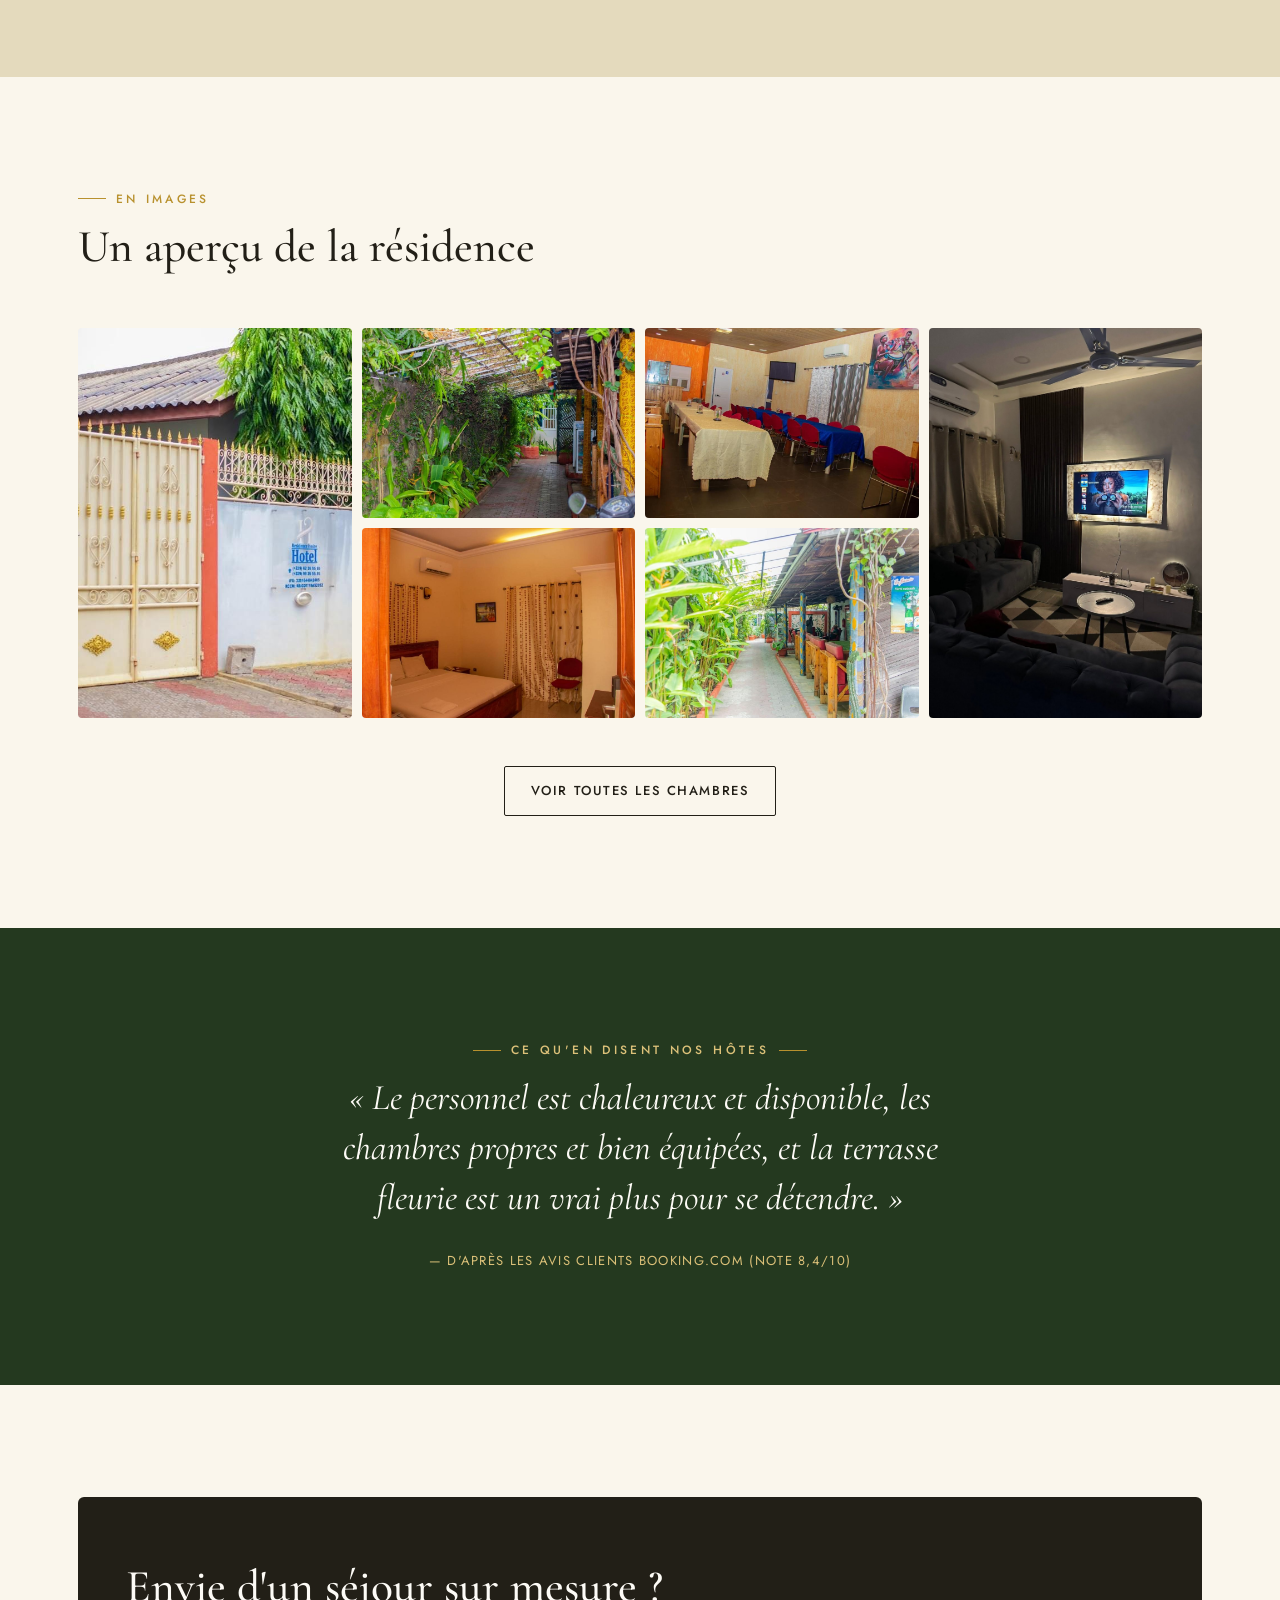
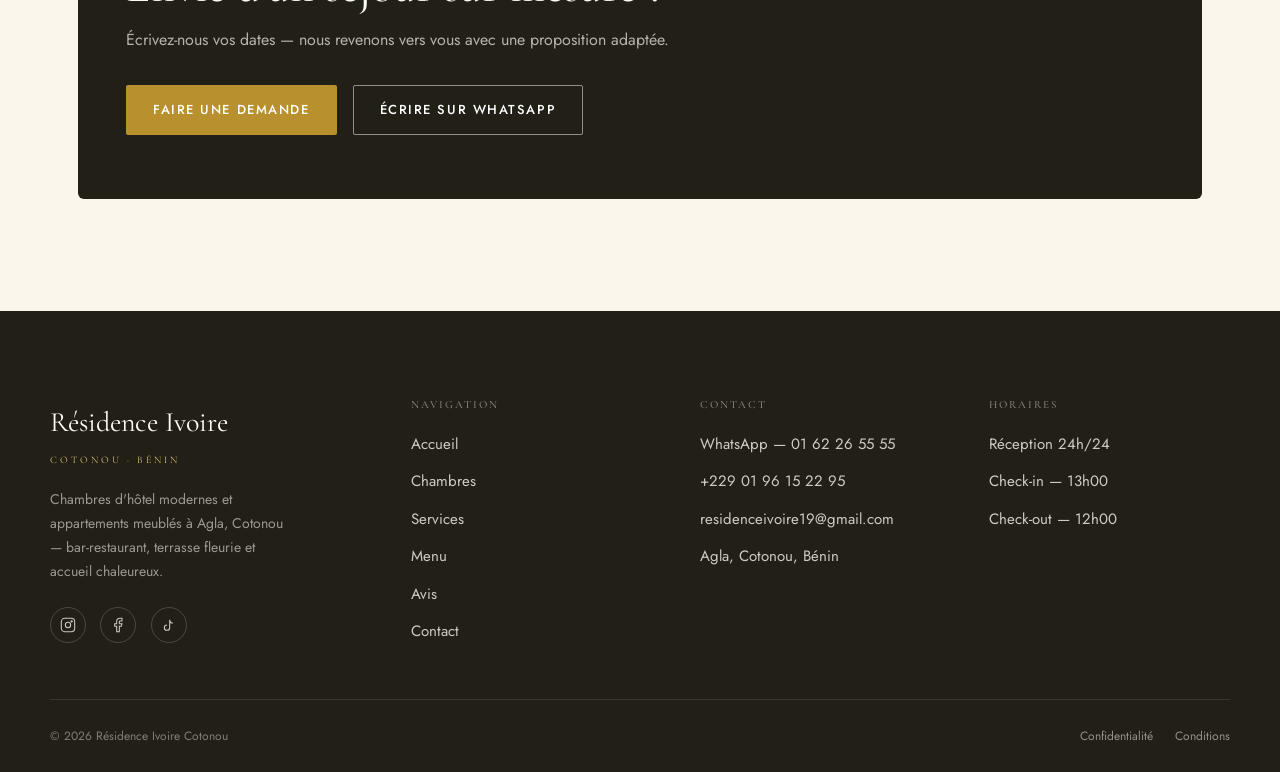
==== commit 6504c3f3: "correction final & formulaire pré-enrégistré" ====
--- a/index.html
+++ b/index.html
@@ -245,7 +245,7 @@
       </div>
       <div class="cta-actions">
         <a href="/contact" class="btn btn-gold">Faire une demande</a>
-        <a href="https://wa.me/2290162265555" target="_blank" rel="noopener" class="btn btn-outline-light">Écrire sur WhatsApp</a>
+        <a href="https://wa.me/2290162265555?text=Bonjour%2C%20je%20souhaite%20organiser%20un%20s%C3%A9jour%20%C3%A0%20la%20R%C3%A9sidence%20Ivoire.%20Pouvez-vous%20m%27aider%20%3F" target="_blank" rel="noopener" class="btn btn-outline-light">Écrire sur WhatsApp</a>
       </div>
     </div>
   </section>
@@ -276,9 +276,9 @@
         </div>
         <div class="footer-col">
           <h4>Contact</h4>
-          <a href="https://wa.me/2290162265555" target="_blank" rel="noopener">WhatsApp — 01 62 26 55 55</a>
+          <a href="https://wa.me/2290162265555?text=Bonjour%20R%C3%A9sidence%20Ivoire%2C%20je%20souhaiterais%20avoir%20plus%20d%27informations%20sur%20vos%20disponibilit%C3%A9s." target="_blank" rel="noopener">WhatsApp — 01 62 26 55 55</a>
           <a href="tel:+2290196152295">+229 01 96 15 22 95</a>
-          <a href="mailto:residenceivoire19@gmail.com">residenceivoire19@gmail.com</a>
+          <a href="mailto:residenceivoire19@gmail.com?subject=Demande%20d%27informations%20%E2%80%94%20R%C3%A9sidence%20Ivoire&body=Bonjour%20R%C3%A9sidence%20Ivoire%2C%20je%20souhaiterais%20avoir%20plus%20d%27informations%20sur%20vos%20disponibilit%C3%A9s.">residenceivoire19@gmail.com</a>
           <a href="https://www.google.com/maps/search/?api=1&query=6.371333,2.360112" target="_blank" rel="noopener">Agla, Cotonou, Bénin</a>
         </div>
         <div class="footer-col">
--- a/css/style.css
+++ b/css/style.css
@@ -623,7 +623,7 @@
 .menu-item .mname .desc { display: block; font-weight: 400; font-size: .8125rem; color: var(--ink-soft); font-family: var(--font-body); margin-top: .15em; }
 .menu-item .mfill { flex: 1; border-bottom: 1px dotted var(--sand); transform: translateY(-4px); }
 .menu-item .mprice { font-family: var(--font-display); font-size: 1.0625rem; color: var(--gold); white-space: nowrap; }
-.menu-photo-row { display: grid; grid-template-columns: repeat(4, 1fr); gap: 1rem; margin-top: 1.75rem; }
+.menu-photo-row { display: grid; grid-template-columns: repeat(auto-fit, minmax(140px, 1fr)); gap: 1rem; margin-top: 1.75rem; }
 .menu-note {
   background: var(--cream-2); border: 1px solid var(--border); border-radius: var(--radius);
   padding: 1.5rem 1.75rem; margin-top: 1rem;
